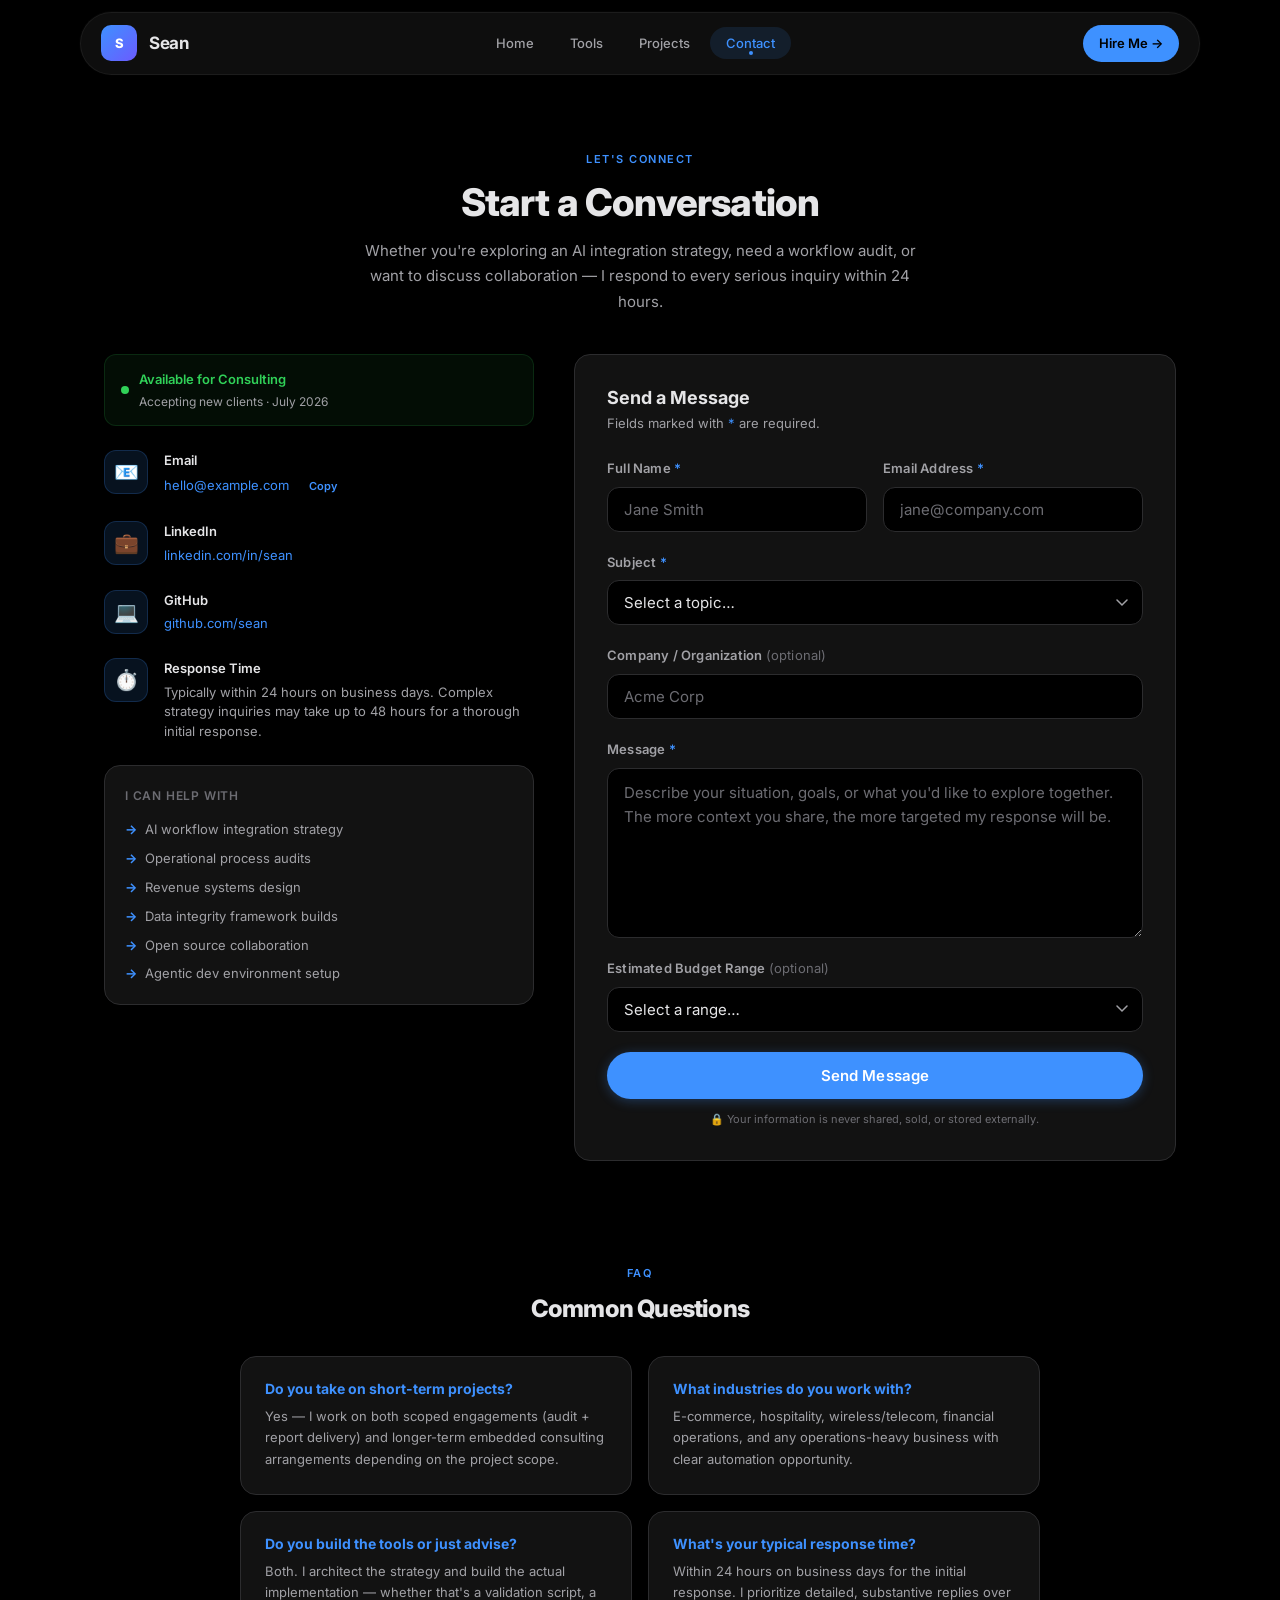
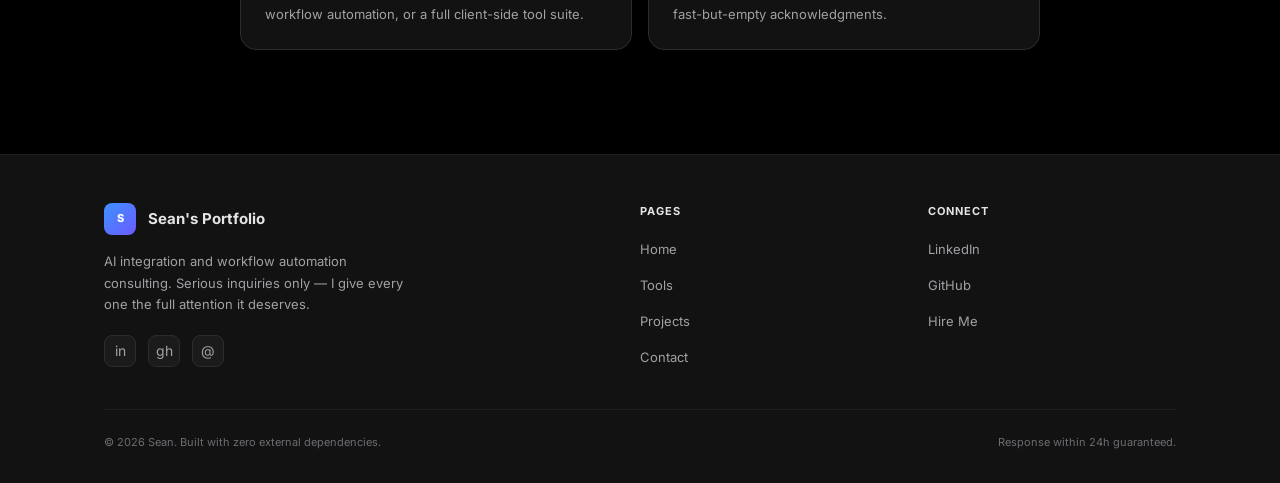
==== contact.html @ 13cb8c5f "feat: initial production release of seans-blog portfolio for metakong" ====
<!DOCTYPE html>
<html lang="en">
<head>
  <meta charset="UTF-8" />
  <meta name="viewport" content="width=device-width, initial-scale=1.0" />
  <meta name="description" content="Get in touch with Sean — AI integration specialist and workflow automation strategist. Available for consulting, strategy sessions, and project collaboration." />
  <meta name="theme-color" content="#000000" />
  <meta property="og:title" content="Contact | Sean's Portfolio" />
  <meta property="og:description" content="Reach out for AI integration consulting, workflow strategy, or open-source collaboration." />
  <title>Contact | Sean's Portfolio</title>
  <link rel="stylesheet" href="style.css" />
  <link rel="preconnect" href="https://fonts.googleapis.com" />
  <link rel="preconnect" href="https://fonts.gstatic.com" crossorigin />
</head>
<body>

<div id="scroll-progress" aria-hidden="true"></div>

<!-- ── NAVIGATION ── -->
<header role="banner">
  <nav class="nav" aria-label="Main navigation">
    <div class="nav__pill">
      <a href="index.html" class="nav__brand" aria-label="Sean's portfolio home">
        <div class="nav__logo" aria-hidden="true">S</div>
        <span class="nav__brand-text">Sean</span>
      </a>
      <ul class="nav__links" role="list">
        <li><a href="index.html" class="nav__link">Home</a></li>
        <li><a href="tools.html" class="nav__link">Tools</a></li>
        <li><a href="projects.html" class="nav__link">Projects</a></li>
        <li><a href="contact.html" class="nav__link">Contact</a></li>
      </ul>
      <a href="contact.html" class="nav__cta">Hire Me →</a>
      <button class="nav__hamburger" id="nav-hamburger" aria-label="Open navigation menu" aria-expanded="false" aria-controls="nav-mobile">
        <span></span><span></span><span></span>
      </button>
    </div>
  </nav>
</header>

<div class="nav__mobile" id="nav-mobile" role="dialog" aria-label="Mobile navigation" aria-modal="true">
  <button class="nav__mobile-close" id="nav-mobile-close" aria-label="Close navigation">✕</button>
  <a href="index.html" class="nav__mobile-link">Home</a>
  <a href="tools.html" class="nav__mobile-link">Tools</a>
  <a href="projects.html" class="nav__mobile-link">Projects</a>
  <a href="contact.html" class="nav__mobile-link active">Contact</a>
  <a href="contact.html" class="btn btn--primary" style="margin-top:16px;">Hire Me →</a>
</div>

<main id="main-content">
  <!-- ── PAGE HEADER ── -->
  <section class="section" aria-labelledby="contact-page-heading">
    <div class="container">
      <div class="section-header reveal" style="text-align:center;">
        <p class="section-header__eyebrow">Let's Connect</p>
        <h1 class="section-header__title" id="contact-page-heading">Start a Conversation</h1>
        <p class="section-header__desc" style="margin:0 auto;">
          Whether you're exploring an AI integration strategy, need a workflow audit, or want to discuss collaboration — I respond to every serious inquiry within 24 hours.
        </p>
      </div>

      <!-- ── CONTACT LAYOUT ── -->
      <div class="contact-layout reveal">

        <!-- LEFT: Contact Info -->
        <aside aria-label="Contact information and availability">
          <div class="contact-info">

            <!-- Availability Status -->
            <div style="display:flex;align-items:center;gap:10px;padding:14px 16px;background:rgba(48,209,88,0.06);border:1px solid rgba(48,209,88,0.15);border-radius:var(--radius-md);">
              <div style="width:8px;height:8px;border-radius:50%;background:var(--color-success);animation:pulse-dot 2s ease-in-out infinite;flex-shrink:0;"></div>
              <div>
                <div style="font-size:13px;font-weight:600;color:var(--color-success);">Available for Consulting</div>
                <div style="font-size:12px;color:var(--color-text-secondary);margin-top:2px;">Accepting new clients · July 2026</div>
              </div>
            </div>

            <!-- Contact Items -->
            <div class="contact-info__item">
              <div class="contact-info__icon" aria-hidden="true">📧</div>
              <div>
                <div class="contact-info__title">Email</div>
                <div class="contact-info__value">
                  <a href="mailto:hello@example.com" id="email-link">hello@example.com</a>
                  <button data-copy="hello@example.com" class="btn btn--ghost btn--sm" style="display:inline;margin-left:4px;vertical-align:middle;" aria-label="Copy email address" id="copy-email-btn">Copy</button>
                </div>
              </div>
            </div>

            <div class="contact-info__item">
              <div class="contact-info__icon" aria-hidden="true">💼</div>
              <div>
                <div class="contact-info__title">LinkedIn</div>
                <div class="contact-info__value">
                  <a href="https://linkedin.com" target="_blank" rel="noopener noreferrer" id="linkedin-contact-link">linkedin.com/in/sean</a>
                </div>
              </div>
            </div>

            <div class="contact-info__item">
              <div class="contact-info__icon" aria-hidden="true">💻</div>
              <div>
                <div class="contact-info__title">GitHub</div>
                <div class="contact-info__value">
                  <a href="https://github.com" target="_blank" rel="noopener noreferrer" id="github-contact-link">github.com/sean</a>
                </div>
              </div>
            </div>

            <div class="contact-info__item">
              <div class="contact-info__icon" aria-hidden="true">⏱️</div>
              <div>
                <div class="contact-info__title">Response Time</div>
                <div class="contact-info__value">Typically within 24 hours on business days. Complex strategy inquiries may take up to 48 hours for a thorough initial response.</div>
              </div>
            </div>

            <!-- Engagement Types -->
            <div style="background:var(--color-surface);border:1px solid var(--color-border);border-radius:var(--radius-lg);padding:20px;">
              <p style="font-size:12px;font-weight:600;color:var(--color-text-tertiary);text-transform:uppercase;letter-spacing:.8px;margin-bottom:14px;">I Can Help With</p>
              <ul style="display:flex;flex-direction:column;gap:8px;" role="list">
                <li style="display:flex;align-items:center;gap:8px;font-size:13px;color:var(--color-text-secondary);">
                  <span style="color:var(--color-accent);font-weight:700;">→</span> AI workflow integration strategy
                </li>
                <li style="display:flex;align-items:center;gap:8px;font-size:13px;color:var(--color-text-secondary);">
                  <span style="color:var(--color-accent);font-weight:700;">→</span> Operational process audits
                </li>
                <li style="display:flex;align-items:center;gap:8px;font-size:13px;color:var(--color-text-secondary);">
                  <span style="color:var(--color-accent);font-weight:700;">→</span> Revenue systems design
                </li>
                <li style="display:flex;align-items:center;gap:8px;font-size:13px;color:var(--color-text-secondary);">
                  <span style="color:var(--color-accent);font-weight:700;">→</span> Data integrity framework builds
                </li>
                <li style="display:flex;align-items:center;gap:8px;font-size:13px;color:var(--color-text-secondary);">
                  <span style="color:var(--color-accent);font-weight:700;">→</span> Open source collaboration
                </li>
                <li style="display:flex;align-items:center;gap:8px;font-size:13px;color:var(--color-text-secondary);">
                  <span style="color:var(--color-accent);font-weight:700;">→</span> Agentic dev environment setup
                </li>
              </ul>
            </div>

          </div><!-- /contact-info -->
        </aside>

        <!-- RIGHT: Contact Form -->
        <section aria-label="Contact form">
          <div class="card card--flat" style="padding:32px;">
            <h2 style="font-size:18px;margin-bottom:4px;">Send a Message</h2>
            <p style="font-size:13px;color:var(--color-text-secondary);margin-bottom:24px;">Fields marked with <span style="color:var(--color-accent);">*</span> are required.</p>

            <form id="contact-form" novalidate autocomplete="off" aria-label="Contact inquiry form">

              <div style="display:grid;grid-template-columns:1fr 1fr;gap:16px;">
                <div class="form-group">
                  <label class="form-label" for="field-name">Full Name <span style="color:var(--color-accent);" aria-hidden="true">*</span></label>
                  <input class="form-input"
                         type="text"
                         id="field-name"
                         name="name"
                         placeholder="Jane Smith"
                         autocomplete="name"
                         required
                         aria-required="true" />
                </div>
                <div class="form-group">
                  <label class="form-label" for="field-email">Email Address <span style="color:var(--color-accent);" aria-hidden="true">*</span></label>
                  <input class="form-input"
                         type="email"
                         id="field-email"
                         name="email"
                         placeholder="jane@company.com"
                         autocomplete="email"
                         required
                         aria-required="true" />
                </div>
              </div>

              <div class="form-group">
                <label class="form-label" for="field-subject">Subject <span style="color:var(--color-accent);" aria-hidden="true">*</span></label>
                <select class="form-select"
                        id="field-subject"
                        name="subject"
                        required
                        aria-required="true">
                  <option value="" disabled selected>Select a topic…</option>
                  <option value="ai-integration">AI Integration Strategy</option>
                  <option value="workflow-audit">Workflow / Process Audit</option>
                  <option value="revenue-systems">Revenue Systems Design</option>
                  <option value="data-integrity">Data Integrity Framework</option>
                  <option value="open-source">Open Source Collaboration</option>
                  <option value="agentic-dev">Agentic Dev Environment</option>
                  <option value="other">Other Inquiry</option>
                </select>
              </div>

              <div class="form-group">
                <label class="form-label" for="field-company">Company / Organization <span style="color:var(--color-text-tertiary);font-weight:400;">(optional)</span></label>
                <input class="form-input"
                       type="text"
                       id="field-company"
                       name="company"
                       placeholder="Acme Corp"
                       autocomplete="organization" />
              </div>

              <div class="form-group">
                <label class="form-label" for="field-message">Message <span style="color:var(--color-accent);" aria-hidden="true">*</span></label>
                <textarea class="form-textarea"
                          id="field-message"
                          name="message"
                          placeholder="Describe your situation, goals, or what you'd like to explore together. The more context you share, the more targeted my response will be."
                          required
                          aria-required="true"
                          rows="6"></textarea>
              </div>

              <!-- Budget range (optional) -->
              <div class="form-group">
                <label class="form-label" for="field-budget">Estimated Budget Range <span style="color:var(--color-text-tertiary);font-weight:400;">(optional)</span></label>
                <select class="form-select" id="field-budget" name="budget">
                  <option value="" disabled selected>Select a range…</option>
                  <option value="under-1k">Under $1,000</option>
                  <option value="1k-5k">$1,000 – $5,000</option>
                  <option value="5k-15k">$5,000 – $15,000</option>
                  <option value="15k-plus">$15,000+</option>
                  <option value="tbd">Not sure yet</option>
                </select>
              </div>

              <!-- Honeypot field (anti-spam, hidden from users) -->
              <div style="display:none;" aria-hidden="true">
                <label for="field-trap">Leave this blank</label>
                <input type="text" id="field-trap" name="_trap" tabindex="-1" autocomplete="off" />
              </div>

              <button type="submit" class="btn btn--primary" style="width:100%;padding:14px;font-size:15px;" id="form-submit-btn">
                Send Message
              </button>

              <p style="font-size:11px;color:var(--color-text-tertiary);text-align:center;margin-top:12px;">
                🔒 Your information is never shared, sold, or stored externally.
              </p>

            </form>
          </div><!-- /card -->
        </section>

      </div><!-- /contact-layout -->
    </div>
  </section>

  <!-- ── FAQ STRIP ── -->
  <section class="section--sm" aria-labelledby="faq-heading">
    <div class="container">
      <div class="section-header reveal" style="text-align:center;margin-bottom:32px;">
        <p class="section-header__eyebrow">FAQ</p>
        <h2 class="section-header__title" id="faq-heading" style="font-size:24px;">Common Questions</h2>
      </div>

      <div style="display:grid;grid-template-columns:1fr 1fr;gap:16px;max-width:800px;margin:0 auto;" class="reveal" id="faq-grid">
        <div class="card card--flat">
          <h3 style="font-size:14px;font-weight:700;margin-bottom:8px;color:var(--color-accent);">Do you take on short-term projects?</h3>
          <p style="font-size:13px;color:var(--color-text-secondary);line-height:1.65;">Yes — I work on both scoped engagements (audit + report delivery) and longer-term embedded consulting arrangements depending on the project scope.</p>
        </div>
        <div class="card card--flat">
          <h3 style="font-size:14px;font-weight:700;margin-bottom:8px;color:var(--color-accent);">What industries do you work with?</h3>
          <p style="font-size:13px;color:var(--color-text-secondary);line-height:1.65;">E-commerce, hospitality, wireless/telecom, financial operations, and any operations-heavy business with clear automation opportunity.</p>
        </div>
        <div class="card card--flat">
          <h3 style="font-size:14px;font-weight:700;margin-bottom:8px;color:var(--color-accent);">Do you build the tools or just advise?</h3>
          <p style="font-size:13px;color:var(--color-text-secondary);line-height:1.65;">Both. I architect the strategy and build the actual implementation — whether that's a validation script, a workflow automation, or a full client-side tool suite.</p>
        </div>
        <div class="card card--flat">
          <h3 style="font-size:14px;font-weight:700;margin-bottom:8px;color:var(--color-accent);">What's your typical response time?</h3>
          <p style="font-size:13px;color:var(--color-text-secondary);line-height:1.65;">Within 24 hours on business days for the initial response. I prioritize detailed, substantive replies over fast-but-empty acknowledgments.</p>
        </div>
      </div>
    </div>
  </section>

</main>

<!-- ── FOOTER ── -->
<footer class="footer" role="contentinfo">
  <div class="container">
    <div class="footer__grid">
      <div>
        <div class="footer__brand">
          <div class="footer__brand-logo" aria-hidden="true">S</div>
          <span class="footer__brand-name">Sean's Portfolio</span>
        </div>
        <p class="footer__tagline">AI integration and workflow automation consulting. Serious inquiries only — I give every one the full attention it deserves.</p>
        <div class="footer__socials" style="margin-top:20px;">
          <a href="https://linkedin.com" class="footer__social-link" aria-label="LinkedIn" target="_blank" rel="noopener noreferrer">in</a>
          <a href="https://github.com" class="footer__social-link" aria-label="GitHub" target="_blank" rel="noopener noreferrer">gh</a>
          <a href="mailto:hello@example.com" class="footer__social-link" aria-label="Email">@</a>
        </div>
      </div>
      <div>
        <p class="footer__col-title">Pages</p>
        <ul class="footer__links" role="list">
          <li><a href="index.html" class="footer__link">Home</a></li>
          <li><a href="tools.html" class="footer__link">Tools</a></li>
          <li><a href="projects.html" class="footer__link">Projects</a></li>
          <li><a href="contact.html" class="footer__link">Contact</a></li>
        </ul>
      </div>
      <div>
        <p class="footer__col-title">Connect</p>
        <ul class="footer__links" role="list">
          <li><a href="https://linkedin.com" class="footer__link" target="_blank" rel="noopener noreferrer">LinkedIn</a></li>
          <li><a href="https://github.com" class="footer__link" target="_blank" rel="noopener noreferrer">GitHub</a></li>
          <li><a href="contact.html" class="footer__link">Hire Me</a></li>
        </ul>
      </div>
    </div>
    <div class="footer__bottom">
      <span>© 2026 Sean. Built with zero external dependencies.</span>
      <span>Response within 24h guaranteed.</span>
    </div>
  </div>
</footer>

<script src="app.js"></script>
<script>
// Contact-page specific: FAQ grid responsive
document.addEventListener('DOMContentLoaded', () => {
  const faqGrid = document.getElementById('faq-grid');
  if (faqGrid && window.innerWidth < 600) {
    faqGrid.style.gridTemplateColumns = '1fr';
  }
});
</script>
</body>
</html>
---- style.css ----
/* ============================================================
   SEAN'S PORTFOLIO — Global Master Stylesheet
   Design System: Samsung Galaxy S24 Ultra / One UI Dark Mode
   Author: Sean | Built: July 2026
   ============================================================ */

/* ── 0. GOOGLE FONTS IMPORT ── */
@import url('https://fonts.googleapis.com/css2?family=Inter:wght@300;400;500;600;700;800&display=swap');

/* ── 1. CUSTOM TOKEN VARIABLES ── */
:root {
  /* Core Palette */
  --color-canvas:          #000000;  /* Pure OLED True Black */
  --color-surface:         #121212;  /* Elevated charcoal card surface */
  --color-surface-raised:  #1A1A1A;  /* Hover-elevated surface */
  --color-border:          #2C2C2E;  /* Container border */
  --color-border-subtle:   #1E1E20;  /* Very subtle dividers */

  /* Accent */
  --color-accent:          #3E91FF;  /* Samsung desaturated blue */
  --color-accent-hover:    #5CA8FF;  /* Lighter accent on hover */
  --color-accent-muted:    rgba(62, 145, 255, 0.12); /* Glow fill */
  --color-accent-glow:     rgba(62, 145, 255, 0.25);

  /* Typography */
  --color-text-primary:    #E5E5E7;  /* Crisp off-white */
  --color-text-secondary:  #A1A1A6;  /* Muted slate gray */
  --color-text-tertiary:   #6C6C72;  /* Dimmed labels */
  --color-text-inverse:    #000000;

  /* Status Colors */
  --color-success:         #30D158;
  --color-warning:         #FFD60A;
  --color-error:           #FF453A;
  --color-info:            #3E91FF;

  /* Navigation / Glassmorphic */
  --nav-bg:                rgba(18, 18, 18, 0.80);
  --nav-blur:              blur(20px);
  --nav-border:            rgba(255, 255, 255, 0.06);

  /* Spacing Scale (8px base) */
  --space-1:  4px;
  --space-2:  8px;
  --space-3:  12px;
  --space-4:  16px;
  --space-5:  20px;
  --space-6:  24px;
  --space-8:  32px;
  --space-10: 40px;
  --space-12: 48px;
  --space-16: 64px;
  --space-20: 80px;
  --space-24: 96px;

  /* Border Radius */
  --radius-sm:   8px;
  --radius-md:   12px;
  --radius-lg:   16px;
  --radius-xl:   24px;
  --radius-pill: 9999px;

  /* Typography Scale */
  --font-family:    'Inter', -apple-system, BlinkMacSystemFont, 'Segoe UI', system-ui, sans-serif;
  --font-size-xs:   11px;
  --font-size-sm:   13px;
  --font-size-base: 15px;
  --font-size-md:   17px;
  --font-size-lg:   20px;
  --font-size-xl:   24px;
  --font-size-2xl:  30px;
  --font-size-3xl:  38px;
  --font-size-4xl:  48px;

  /* Transitions */
  --transition-fast:   150ms cubic-bezier(0.4, 0, 0.2, 1);
  --transition-base:   250ms cubic-bezier(0.4, 0, 0.2, 1);
  --transition-slow:   400ms cubic-bezier(0.4, 0, 0.2, 1);

  /* Shadows */
  --shadow-sm:   0 1px 3px rgba(0,0,0,0.6), 0 1px 2px rgba(0,0,0,0.4);
  --shadow-md:   0 4px 12px rgba(0,0,0,0.7), 0 2px 6px rgba(0,0,0,0.5);
  --shadow-lg:   0 8px 24px rgba(0,0,0,0.8), 0 4px 12px rgba(0,0,0,0.6);
  --shadow-accent: 0 0 20px rgba(62, 145, 255, 0.20);

  /* Layout */
  --content-max-width: 1120px;
  --nav-height:        64px;
}

/* ── 2. GLOBAL RESET & BASE ── */
*, *::before, *::after {
  box-sizing: border-box;
  margin: 0;
  padding: 0;
}

html {
  scroll-behavior: smooth;
  -webkit-text-size-adjust: 100%;
  text-size-adjust: 100%;
}

body {
  font-family: var(--font-family);
  font-size: var(--font-size-base);
  line-height: 1.6;
  color: var(--color-text-primary);
  background-color: var(--color-canvas);
  -webkit-font-smoothing: antialiased;
  -moz-osx-font-smoothing: grayscale;
  overflow-x: hidden;
  min-height: 100vh;
}

img, video, svg {
  display: block;
  max-width: 100%;
}

a {
  color: var(--color-accent);
  text-decoration: none;
  transition: color var(--transition-fast);
}

a:hover {
  color: var(--color-accent-hover);
}

ul, ol {
  list-style: none;
}

button {
  cursor: pointer;
  font-family: inherit;
  border: none;
  background: none;
}

input, textarea, select {
  font-family: inherit;
}

h1, h2, h3, h4, h5, h6 {
  line-height: 1.2;
  font-weight: 700;
  color: var(--color-text-primary);
}

/* ── 3. LAYOUT UTILITIES ── */
.container {
  width: 100%;
  max-width: var(--content-max-width);
  margin: 0 auto;
  padding: 0 var(--space-6);
}

.section {
  padding: var(--space-16) 0;
}

.section--sm {
  padding: var(--space-10) 0;
}

.section--lg {
  padding: var(--space-24) 0;
}

.flex { display: flex; }
.flex-col { flex-direction: column; }
.items-center { align-items: center; }
.justify-between { justify-content: space-between; }
.justify-center { justify-content: center; }
.gap-2 { gap: var(--space-2); }
.gap-4 { gap: var(--space-4); }
.gap-6 { gap: var(--space-6); }
.gap-8 { gap: var(--space-8); }

.grid { display: grid; }
.grid-2 { grid-template-columns: repeat(2, 1fr); }
.grid-3 { grid-template-columns: repeat(3, 1fr); }
.grid-auto { grid-template-columns: repeat(auto-fill, minmax(300px, 1fr)); }

.text-center { text-align: center; }
.text-secondary { color: var(--color-text-secondary); }
.text-accent { color: var(--color-accent); }

/* ── 4. GLASSMORPHIC NAVIGATION ── */
.nav {
  position: sticky;
  top: var(--space-3);
  z-index: 1000;
  display: flex;
  align-items: center;
  justify-content: center;
  padding: var(--space-3) var(--space-6);
  pointer-events: none;
}

.nav__pill {
  display: flex;
  align-items: center;
  justify-content: space-between;
  width: 100%;
  max-width: var(--content-max-width);
  padding: var(--space-3) var(--space-5);
  background: var(--nav-bg);
  backdrop-filter: var(--nav-blur);
  -webkit-backdrop-filter: var(--nav-blur);
  border: 1px solid var(--nav-border);
  border-radius: var(--radius-pill);
  box-shadow: var(--shadow-lg), 0 0 0 1px rgba(255,255,255,0.03);
  pointer-events: all;
}

.nav__brand {
  display: flex;
  align-items: center;
  gap: var(--space-3);
  text-decoration: none;
}

.nav__logo {
  width: 36px;
  height: 36px;
  border-radius: 10px;
  background: linear-gradient(135deg, var(--color-accent), #6B5BFF);
  display: flex;
  align-items: center;
  justify-content: center;
  font-weight: 800;
  font-size: var(--font-size-sm);
  color: #fff;
  letter-spacing: -0.5px;
  flex-shrink: 0;
}

.nav__brand-text {
  font-size: var(--font-size-md);
  font-weight: 700;
  color: var(--color-text-primary);
  letter-spacing: -0.3px;
}

.nav__links {
  display: flex;
  align-items: center;
  gap: var(--space-1);
}

.nav__link {
  position: relative;
  padding: var(--space-2) var(--space-4);
  border-radius: var(--radius-pill);
  font-size: var(--font-size-sm);
  font-weight: 500;
  color: var(--color-text-secondary);
  text-decoration: none;
  transition: color var(--transition-fast), background var(--transition-fast);
  white-space: nowrap;
}

.nav__link:hover {
  color: var(--color-text-primary);
  background: rgba(255, 255, 255, 0.06);
}

.nav__link.active {
  color: var(--color-accent);
  background: var(--color-accent-muted);
}

.nav__link.active::after {
  content: '';
  position: absolute;
  bottom: 4px;
  left: 50%;
  transform: translateX(-50%);
  width: 4px;
  height: 4px;
  border-radius: 50%;
  background: var(--color-accent);
}

.nav__cta {
  padding: var(--space-2) var(--space-4);
  background: var(--color-accent);
  color: var(--color-text-inverse) !important;
  border-radius: var(--radius-pill);
  font-size: var(--font-size-sm);
  font-weight: 600;
  text-decoration: none;
  transition: background var(--transition-fast), box-shadow var(--transition-fast), transform var(--transition-fast);
}

.nav__cta:hover {
  background: var(--color-accent-hover);
  box-shadow: var(--shadow-accent);
  transform: translateY(-1px);
  color: var(--color-text-inverse) !important;
}

.nav__hamburger {
  display: none;
  flex-direction: column;
  gap: 5px;
  padding: var(--space-2);
  background: none;
  border: none;
  cursor: pointer;
}

.nav__hamburger span {
  display: block;
  width: 22px;
  height: 2px;
  border-radius: 2px;
  background: var(--color-text-primary);
  transition: all var(--transition-base);
}

/* Mobile nav drawer */
.nav__mobile {
  display: none;
  position: fixed;
  top: 0;
  left: 0;
  right: 0;
  bottom: 0;
  background: rgba(0,0,0,0.95);
  z-index: 999;
  flex-direction: column;
  align-items: center;
  justify-content: center;
  gap: var(--space-6);
  backdrop-filter: blur(12px);
  -webkit-backdrop-filter: blur(12px);
  opacity: 0;
  pointer-events: none;
  transition: opacity var(--transition-base);
}

.nav__mobile.open {
  display: flex;
  opacity: 1;
  pointer-events: all;
}

.nav__mobile-link {
  font-size: var(--font-size-2xl);
  font-weight: 700;
  color: var(--color-text-primary);
  text-decoration: none;
  transition: color var(--transition-fast);
}

.nav__mobile-link:hover,
.nav__mobile-link.active {
  color: var(--color-accent);
}

.nav__mobile-close {
  position: absolute;
  top: var(--space-6);
  right: var(--space-6);
  background: none;
  border: none;
  color: var(--color-text-secondary);
  font-size: var(--font-size-xl);
  cursor: pointer;
  line-height: 1;
}

/* ── 5. CARD COMPONENTS ── */
.card {
  background: var(--color-surface);
  border: 1px solid var(--color-border);
  border-radius: var(--radius-lg);
  padding: var(--space-6);
  transition: border-color var(--transition-base), box-shadow var(--transition-base), transform var(--transition-base), background var(--transition-base);
}

.card:hover {
  border-color: rgba(62, 145, 255, 0.30);
  box-shadow: var(--shadow-md), var(--shadow-accent);
  transform: translateY(-2px);
  background: var(--color-surface-raised);
}

.card--flat {
  transition: none;
}

.card--flat:hover {
  transform: none;
}

.card__tag {
  display: inline-flex;
  align-items: center;
  gap: var(--space-1);
  padding: 3px var(--space-2);
  border-radius: var(--radius-pill);
  font-size: var(--font-size-xs);
  font-weight: 600;
  letter-spacing: 0.5px;
  text-transform: uppercase;
  background: var(--color-accent-muted);
  color: var(--color-accent);
  border: 1px solid rgba(62, 145, 255, 0.20);
  margin-bottom: var(--space-3);
}

.card__tag--success {
  background: rgba(48, 209, 88, 0.10);
  color: var(--color-success);
  border-color: rgba(48, 209, 88, 0.20);
}

.card__tag--warning {
  background: rgba(255, 214, 10, 0.10);
  color: var(--color-warning);
  border-color: rgba(255, 214, 10, 0.20);
}

.card__date {
  font-size: var(--font-size-xs);
  color: var(--color-text-secondary);
  font-weight: 500;
  margin-bottom: var(--space-2);
}

.card__title {
  font-size: var(--font-size-lg);
  font-weight: 700;
  margin-bottom: var(--space-3);
  line-height: 1.3;
  letter-spacing: -0.3px;
}

.card__excerpt {
  font-size: var(--font-size-sm);
  color: var(--color-text-secondary);
  line-height: 1.7;
  margin-bottom: var(--space-4);
}

.card__meta {
  display: flex;
  align-items: center;
  gap: var(--space-4);
  font-size: var(--font-size-xs);
  color: var(--color-text-tertiary);
  margin-top: auto;
  padding-top: var(--space-4);
  border-top: 1px solid var(--color-border-subtle);
}

.card__meta-item {
  display: flex;
  align-items: center;
  gap: var(--space-1);
}

/* ── 6. HERO SECTION ── */
.hero {
  padding: var(--space-20) 0 var(--space-16);
  position: relative;
  overflow: hidden;
}

.hero::before {
  content: '';
  position: absolute;
  top: -20%;
  left: 50%;
  transform: translateX(-50%);
  width: 600px;
  height: 600px;
  border-radius: 50%;
  background: radial-gradient(circle, rgba(62, 145, 255, 0.06) 0%, transparent 70%);
  pointer-events: none;
}

.hero__eyebrow {
  display: inline-flex;
  align-items: center;
  gap: var(--space-2);
  padding: var(--space-1) var(--space-3);
  background: var(--color-accent-muted);
  border: 1px solid rgba(62, 145, 255, 0.25);
  border-radius: var(--radius-pill);
  font-size: var(--font-size-xs);
  font-weight: 600;
  color: var(--color-accent);
  letter-spacing: 0.8px;
  text-transform: uppercase;
  margin-bottom: var(--space-5);
}

.hero__eyebrow::before {
  content: '';
  width: 6px;
  height: 6px;
  border-radius: 50%;
  background: var(--color-accent);
  animation: pulse-dot 2s ease-in-out infinite;
}

@keyframes pulse-dot {
  0%, 100% { opacity: 1; transform: scale(1); }
  50% { opacity: 0.5; transform: scale(0.7); }
}

.hero__heading {
  font-size: clamp(var(--font-size-2xl), 5vw, var(--font-size-4xl));
  font-weight: 800;
  line-height: 1.1;
  letter-spacing: -1.5px;
  margin-bottom: var(--space-5);
  max-width: 780px;
}

.hero__heading .accent {
  background: linear-gradient(135deg, var(--color-accent), #8B7BFF);
  -webkit-background-clip: text;
  -webkit-text-fill-color: transparent;
  background-clip: text;
}

.hero__sub {
  font-size: var(--font-size-md);
  color: var(--color-text-secondary);
  line-height: 1.7;
  max-width: 600px;
  margin-bottom: var(--space-8);
}

.hero__actions {
  display: flex;
  align-items: center;
  gap: var(--space-4);
  flex-wrap: wrap;
}

/* ── 7. BUTTON SYSTEM ── */
.btn {
  display: inline-flex;
  align-items: center;
  justify-content: center;
  gap: var(--space-2);
  padding: var(--space-3) var(--space-6);
  border-radius: var(--radius-pill);
  font-size: var(--font-size-sm);
  font-weight: 600;
  text-decoration: none;
  transition: all var(--transition-fast);
  cursor: pointer;
  border: none;
  white-space: nowrap;
  letter-spacing: 0.1px;
}

.btn--primary {
  background: var(--color-accent);
  color: #fff;
  box-shadow: 0 2px 12px rgba(62, 145, 255, 0.30);
}

.btn--primary:hover {
  background: var(--color-accent-hover);
  box-shadow: 0 4px 20px rgba(62, 145, 255, 0.45);
  transform: translateY(-1px);
  color: #fff;
}

.btn--secondary {
  background: transparent;
  color: var(--color-text-primary);
  border: 1px solid var(--color-border);
}

.btn--secondary:hover {
  background: rgba(255,255,255,0.05);
  border-color: rgba(255,255,255,0.15);
  color: var(--color-text-primary);
}

.btn--ghost {
  background: transparent;
  color: var(--color-accent);
  padding: var(--space-2) var(--space-3);
}

.btn--ghost:hover {
  background: var(--color-accent-muted);
  color: var(--color-accent-hover);
}

.btn--sm {
  padding: var(--space-1) var(--space-3);
  font-size: var(--font-size-xs);
}

/* ── 8. BADGE / STATUS PILL ── */
.badge {
  display: inline-flex;
  align-items: center;
  gap: 5px;
  padding: 2px var(--space-2);
  border-radius: var(--radius-pill);
  font-size: var(--font-size-xs);
  font-weight: 600;
}

.badge::before {
  content: '';
  width: 5px;
  height: 5px;
  border-radius: 50%;
  background: currentColor;
}

.badge--live {
  color: var(--color-success);
  background: rgba(48, 209, 88, 0.10);
}

.badge--draft {
  color: var(--color-warning);
  background: rgba(255, 214, 10, 0.10);
}

.badge--coming {
  color: var(--color-text-secondary);
  background: rgba(161, 161, 166, 0.10);
}

/* ── 9. SECTION HEADERS ── */
.section-header {
  margin-bottom: var(--space-10);
}

.section-header__eyebrow {
  font-size: var(--font-size-xs);
  font-weight: 600;
  color: var(--color-accent);
  letter-spacing: 1.5px;
  text-transform: uppercase;
  margin-bottom: var(--space-3);
}

.section-header__title {
  font-size: clamp(var(--font-size-xl), 3vw, var(--font-size-3xl));
  font-weight: 800;
  letter-spacing: -0.8px;
  margin-bottom: var(--space-3);
}

.section-header__desc {
  font-size: var(--font-size-base);
  color: var(--color-text-secondary);
  line-height: 1.7;
  max-width: 560px;
}

/* ── 10. DIVIDER ── */
.divider {
  height: 1px;
  background: var(--color-border-subtle);
  border: none;
  margin: var(--space-10) 0;
}

/* ── 11. STAT BLOCKS ── */
.stats-grid {
  display: grid;
  grid-template-columns: repeat(auto-fit, minmax(160px, 1fr));
  gap: var(--space-4);
}

.stat-card {
  background: var(--color-surface);
  border: 1px solid var(--color-border);
  border-radius: var(--radius-lg);
  padding: var(--space-5) var(--space-6);
  text-align: center;
}

.stat-card__value {
  font-size: var(--font-size-3xl);
  font-weight: 800;
  letter-spacing: -1px;
  color: var(--color-accent);
  line-height: 1;
  margin-bottom: var(--space-1);
}

.stat-card__label {
  font-size: var(--font-size-xs);
  color: var(--color-text-secondary);
  font-weight: 500;
  text-transform: uppercase;
  letter-spacing: 0.8px;
}

/* ── 12. BLOG FEED ── */
.blog-feed {
  display: flex;
  flex-direction: column;
  gap: var(--space-5);
}

.blog-card {
  background: var(--color-surface);
  border: 1px solid var(--color-border);
  border-radius: var(--radius-lg);
  padding: var(--space-6);
  display: grid;
  grid-template-columns: 1fr auto;
  gap: var(--space-6);
  align-items: center;
  transition: border-color var(--transition-base), box-shadow var(--transition-base), transform var(--transition-base), background var(--transition-base);
  text-decoration: none;
  color: inherit;
}

.blog-card:hover {
  border-color: rgba(62, 145, 255, 0.30);
  box-shadow: var(--shadow-md), var(--shadow-accent);
  transform: translateY(-2px);
  background: var(--color-surface-raised);
}

.blog-card__content {
  display: flex;
  flex-direction: column;
  gap: var(--space-2);
}

.blog-card__number {
  font-size: var(--font-size-xs);
  color: var(--color-text-tertiary);
  font-weight: 600;
  letter-spacing: 1px;
  text-transform: uppercase;
}

.blog-card__title {
  font-size: var(--font-size-lg);
  font-weight: 700;
  line-height: 1.3;
  letter-spacing: -0.3px;
}

.blog-card__excerpt {
  font-size: var(--font-size-sm);
  color: var(--color-text-secondary);
  line-height: 1.65;
}

.blog-card__footer {
  display: flex;
  align-items: center;
  gap: var(--space-4);
  margin-top: var(--space-3);
}

.blog-card__arrow {
  width: 44px;
  height: 44px;
  border-radius: 50%;
  background: var(--color-accent-muted);
  border: 1px solid rgba(62, 145, 255, 0.20);
  display: flex;
  align-items: center;
  justify-content: center;
  color: var(--color-accent);
  font-size: var(--font-size-lg);
  flex-shrink: 0;
  transition: background var(--transition-fast), transform var(--transition-fast);
}

.blog-card:hover .blog-card__arrow {
  background: var(--color-accent);
  color: #fff;
  transform: translateX(3px);
}

/* ── 13. TOOLS GRID ── */
.tools-grid {
  display: grid;
  grid-template-columns: repeat(auto-fill, minmax(300px, 1fr));
  gap: var(--space-5);
}

.tool-card {
  background: var(--color-surface);
  border: 1px solid var(--color-border);
  border-radius: var(--radius-lg);
  padding: var(--space-6);
  display: flex;
  flex-direction: column;
  gap: var(--space-4);
  transition: border-color var(--transition-base), box-shadow var(--transition-base), transform var(--transition-base);
  position: relative;
  overflow: hidden;
}

.tool-card::before {
  content: '';
  position: absolute;
  top: 0;
  left: 0;
  right: 0;
  height: 2px;
  background: linear-gradient(90deg, var(--color-accent), #8B7BFF);
  opacity: 0;
  transition: opacity var(--transition-base);
}

.tool-card:hover {
  border-color: rgba(62, 145, 255, 0.30);
  box-shadow: var(--shadow-md), var(--shadow-accent);
  transform: translateY(-3px);
}

.tool-card:hover::before {
  opacity: 1;
}

.tool-card__icon {
  width: 48px;
  height: 48px;
  border-radius: var(--radius-md);
  background: var(--color-accent-muted);
  border: 1px solid rgba(62, 145, 255, 0.20);
  display: flex;
  align-items: center;
  justify-content: center;
  font-size: 22px;
}

.tool-card__title {
  font-size: var(--font-size-md);
  font-weight: 700;
  letter-spacing: -0.2px;
}

.tool-card__desc {
  font-size: var(--font-size-sm);
  color: var(--color-text-secondary);
  line-height: 1.65;
  flex: 1;
}

.tool-card__actions {
  display: flex;
  align-items: center;
  justify-content: space-between;
  padding-top: var(--space-4);
  border-top: 1px solid var(--color-border-subtle);
}

/* Expandable Tool Panel */
.tool-panel {
  background: var(--color-canvas);
  border: 1px solid var(--color-border);
  border-radius: var(--radius-md);
  padding: var(--space-5);
  margin-top: var(--space-4);
  display: none;
}

.tool-panel.open {
  display: block;
  animation: slideDown 0.25s ease;
}

@keyframes slideDown {
  from { opacity: 0; transform: translateY(-8px); }
  to { opacity: 1; transform: translateY(0); }
}

/* ── 14. FORM ELEMENTS ── */
.form-group {
  display: flex;
  flex-direction: column;
  gap: var(--space-2);
  margin-bottom: var(--space-5);
}

.form-label {
  font-size: var(--font-size-sm);
  font-weight: 600;
  color: var(--color-text-secondary);
  letter-spacing: 0.2px;
}

.form-input,
.form-textarea,
.form-select {
  width: 100%;
  padding: var(--space-3) var(--space-4);
  background: var(--color-canvas);
  border: 1px solid var(--color-border);
  border-radius: var(--radius-md);
  color: var(--color-text-primary);
  font-size: var(--font-size-base);
  font-family: inherit;
  transition: border-color var(--transition-fast), box-shadow var(--transition-fast);
  outline: none;
  -webkit-appearance: none;
  appearance: none;
}

.form-input::placeholder,
.form-textarea::placeholder {
  color: var(--color-text-tertiary);
}

.form-input:focus,
.form-textarea:focus,
.form-select:focus {
  border-color: var(--color-accent);
  box-shadow: 0 0 0 3px var(--color-accent-glow);
}

.form-textarea {
  resize: vertical;
  min-height: 140px;
  line-height: 1.6;
}

.form-select {
  cursor: pointer;
  background-image: url("data:image/svg+xml,%3Csvg xmlns='http://www.w3.org/2000/svg' width='12' height='8' viewBox='0 0 12 8'%3E%3Cpath d='M1 1l5 5 5-5' stroke='%23A1A1A6' stroke-width='1.5' fill='none' stroke-linecap='round'/%3E%3C/svg%3E");
  background-repeat: no-repeat;
  background-position: right 14px center;
  padding-right: var(--space-10);
}

/* ── 15. PROJECTS GRID ── */
.projects-grid {
  display: grid;
  grid-template-columns: repeat(auto-fill, minmax(320px, 1fr));
  gap: var(--space-5);
}

.project-card {
  background: var(--color-surface);
  border: 1px solid var(--color-border);
  border-radius: var(--radius-lg);
  padding: var(--space-6);
  display: flex;
  flex-direction: column;
  gap: var(--space-3);
  transition: border-color var(--transition-base), box-shadow var(--transition-base), transform var(--transition-base);
  text-decoration: none;
  color: inherit;
}

.project-card:hover {
  border-color: rgba(62, 145, 255, 0.30);
  box-shadow: var(--shadow-md), var(--shadow-accent);
  transform: translateY(-3px);
}

.project-card__header {
  display: flex;
  align-items: center;
  justify-content: space-between;
}

.project-card__icon {
  font-size: 28px;
}

.project-card__links {
  display: flex;
  gap: var(--space-2);
}

.project-card__link {
  display: flex;
  align-items: center;
  justify-content: center;
  width: 32px;
  height: 32px;
  border-radius: var(--radius-sm);
  background: rgba(255,255,255,0.05);
  border: 1px solid var(--color-border);
  color: var(--color-text-secondary);
  font-size: 14px;
  transition: all var(--transition-fast);
  text-decoration: none;
}

.project-card__link:hover {
  background: var(--color-accent-muted);
  border-color: rgba(62, 145, 255, 0.30);
  color: var(--color-accent);
}

.project-card__title {
  font-size: var(--font-size-md);
  font-weight: 700;
  letter-spacing: -0.2px;
}

.project-card__desc {
  font-size: var(--font-size-sm);
  color: var(--color-text-secondary);
  line-height: 1.65;
  flex: 1;
}

.project-card__tags {
  display: flex;
  flex-wrap: wrap;
  gap: var(--space-2);
  margin-top: auto;
}

.project-card__tag {
  padding: 3px var(--space-2);
  border-radius: var(--radius-pill);
  font-size: var(--font-size-xs);
  font-weight: 500;
  background: rgba(255,255,255,0.05);
  border: 1px solid var(--color-border);
  color: var(--color-text-secondary);
}

/* ── 16. PROGRESS BAR ── */
.progress-bar {
  height: 4px;
  background: var(--color-border);
  border-radius: var(--radius-pill);
  overflow: hidden;
}

.progress-bar__fill {
  height: 100%;
  border-radius: var(--radius-pill);
  background: linear-gradient(90deg, var(--color-accent), #8B7BFF);
  transition: width 0.8s cubic-bezier(0.4, 0, 0.2, 1);
}

/* ── 17. TOAST NOTIFICATION ── */
.toast {
  position: fixed;
  bottom: var(--space-6);
  left: 50%;
  transform: translateX(-50%) translateY(100px);
  background: var(--color-surface-raised);
  border: 1px solid var(--color-border);
  border-radius: var(--radius-pill);
  padding: var(--space-3) var(--space-5);
  font-size: var(--font-size-sm);
  font-weight: 500;
  color: var(--color-text-primary);
  box-shadow: var(--shadow-lg);
  z-index: 2000;
  transition: transform var(--transition-base);
  pointer-events: none;
  display: flex;
  align-items: center;
  gap: var(--space-2);
  white-space: nowrap;
}

.toast.show {
  transform: translateX(-50%) translateY(0);
}

/* ── 18. FOOTER ── */
.footer {
  background: var(--color-surface);
  border-top: 1px solid var(--color-border-subtle);
  padding: var(--space-12) 0 var(--space-8);
  margin-top: var(--space-16);
}

.footer__grid {
  display: grid;
  grid-template-columns: 2fr 1fr 1fr;
  gap: var(--space-10);
  margin-bottom: var(--space-10);
}

.footer__brand {
  display: flex;
  align-items: center;
  gap: var(--space-3);
  margin-bottom: var(--space-4);
}

.footer__brand-logo {
  width: 32px;
  height: 32px;
  border-radius: 8px;
  background: linear-gradient(135deg, var(--color-accent), #6B5BFF);
  display: flex;
  align-items: center;
  justify-content: center;
  font-weight: 800;
  font-size: var(--font-size-xs);
  color: #fff;
}

.footer__brand-name {
  font-weight: 700;
  color: var(--color-text-primary);
}

.footer__tagline {
  font-size: var(--font-size-sm);
  color: var(--color-text-secondary);
  line-height: 1.65;
  max-width: 300px;
}

.footer__col-title {
  font-size: var(--font-size-xs);
  font-weight: 700;
  color: var(--color-text-primary);
  text-transform: uppercase;
  letter-spacing: 1px;
  margin-bottom: var(--space-4);
}

.footer__links {
  display: flex;
  flex-direction: column;
  gap: var(--space-3);
}

.footer__link {
  font-size: var(--font-size-sm);
  color: var(--color-text-secondary);
  text-decoration: none;
  transition: color var(--transition-fast);
}

.footer__link:hover {
  color: var(--color-accent);
}

.footer__bottom {
  display: flex;
  align-items: center;
  justify-content: space-between;
  padding-top: var(--space-6);
  border-top: 1px solid var(--color-border-subtle);
  font-size: var(--font-size-xs);
  color: var(--color-text-tertiary);
  flex-wrap: wrap;
  gap: var(--space-4);
}

.footer__socials {
  display: flex;
  gap: var(--space-3);
}

.footer__social-link {
  display: flex;
  align-items: center;
  justify-content: center;
  width: 32px;
  height: 32px;
  border-radius: var(--radius-sm);
  background: rgba(255,255,255,0.04);
  border: 1px solid var(--color-border);
  color: var(--color-text-secondary);
  text-decoration: none;
  font-size: 14px;
  transition: all var(--transition-fast);
}

.footer__social-link:hover {
  background: var(--color-accent-muted);
  border-color: rgba(62, 145, 255, 0.30);
  color: var(--color-accent);
}

/* ── 19. CONTACT PAGE ── */
.contact-layout {
  display: grid;
  grid-template-columns: 1fr 1.4fr;
  gap: var(--space-10);
  align-items: start;
}

.contact-info {
  display: flex;
  flex-direction: column;
  gap: var(--space-6);
}

.contact-info__item {
  display: flex;
  gap: var(--space-4);
  align-items: flex-start;
}

.contact-info__icon {
  width: 44px;
  height: 44px;
  border-radius: var(--radius-md);
  background: var(--color-accent-muted);
  border: 1px solid rgba(62, 145, 255, 0.20);
  display: flex;
  align-items: center;
  justify-content: center;
  font-size: 20px;
  flex-shrink: 0;
}

.contact-info__title {
  font-size: var(--font-size-sm);
  font-weight: 600;
  margin-bottom: var(--space-1);
}

.contact-info__value {
  font-size: var(--font-size-sm);
  color: var(--color-text-secondary);
  line-height: 1.5;
}

/* ── 20. PAGE TRANSITIONS ── */
.page-fade {
  animation: pageFadeIn 0.4s ease;
}

@keyframes pageFadeIn {
  from { opacity: 0; transform: translateY(12px); }
  to { opacity: 1; transform: translateY(0); }
}

/* ── 21. SCROLL PROGRESS BAR ── */
#scroll-progress {
  position: fixed;
  top: 0;
  left: 0;
  height: 2px;
  background: linear-gradient(90deg, var(--color-accent), #8B7BFF);
  z-index: 2000;
  width: 0%;
  transition: width 0.1s linear;
}

/* ── 22. SKELETON LOADING ── */
.skeleton {
  background: linear-gradient(90deg, var(--color-surface) 25%, var(--color-surface-raised) 50%, var(--color-surface) 75%);
  background-size: 200% 100%;
  animation: skeleton-shimmer 1.5s infinite;
  border-radius: var(--radius-sm);
}

@keyframes skeleton-shimmer {
  0% { background-position: 200% 0; }
  100% { background-position: -200% 0; }
}

/* ── 23. RESPONSIVE BREAKPOINTS ── */
@media (max-width: 768px) {
  :root {
    --space-16: 48px;
    --space-20: 60px;
    --space-24: 72px;
  }

  .container {
    padding: 0 var(--space-4);
  }

  .nav__links {
    display: none;
  }

  .nav__cta {
    display: none;
  }

  .nav__hamburger {
    display: flex;
  }

  .hero {
    padding: var(--space-12) 0 var(--space-10);
  }

  .blog-card {
    grid-template-columns: 1fr;
  }

  .blog-card__arrow {
    width: 36px;
    height: 36px;
    align-self: flex-start;
  }

  .footer__grid {
    grid-template-columns: 1fr;
    gap: var(--space-8);
  }

  .contact-layout {
    grid-template-columns: 1fr;
  }

  .stats-grid {
    grid-template-columns: repeat(2, 1fr);
  }

  .hero__heading {
    letter-spacing: -0.8px;
  }

  .section-header__title {
    letter-spacing: -0.5px;
  }
}

@media (max-width: 480px) {
  .hero__actions {
    flex-direction: column;
    align-items: flex-start;
  }

  .btn {
    width: 100%;
    justify-content: center;
  }

  .nav__pill {
    padding: var(--space-2) var(--space-4);
  }

  .stats-grid {
    grid-template-columns: 1fr 1fr;
  }

  .blog-card {
    padding: var(--space-4);
  }

  .tool-card {
    padding: var(--space-4);
  }

  .project-card {
    padding: var(--space-4);
  }

  .footer__bottom {
    flex-direction: column;
    align-items: flex-start;
  }
}

/* ── 24. FOCUS / ACCESSIBILITY ── */
:focus-visible {
  outline: 2px solid var(--color-accent);
  outline-offset: 3px;
}

/* ── 25. SELECTION COLOR ── */
::selection {
  background: rgba(62, 145, 255, 0.30);
  color: var(--color-text-primary);
}

/* ── 26. SCROLLBAR STYLING ── */
::-webkit-scrollbar {
  width: 6px;
  height: 6px;
}

::-webkit-scrollbar-track {
  background: var(--color-canvas);
}

::-webkit-scrollbar-thumb {
  background: var(--color-border);
  border-radius: var(--radius-pill);
}

::-webkit-scrollbar-thumb:hover {
  background: rgba(255,255,255,0.15);
}
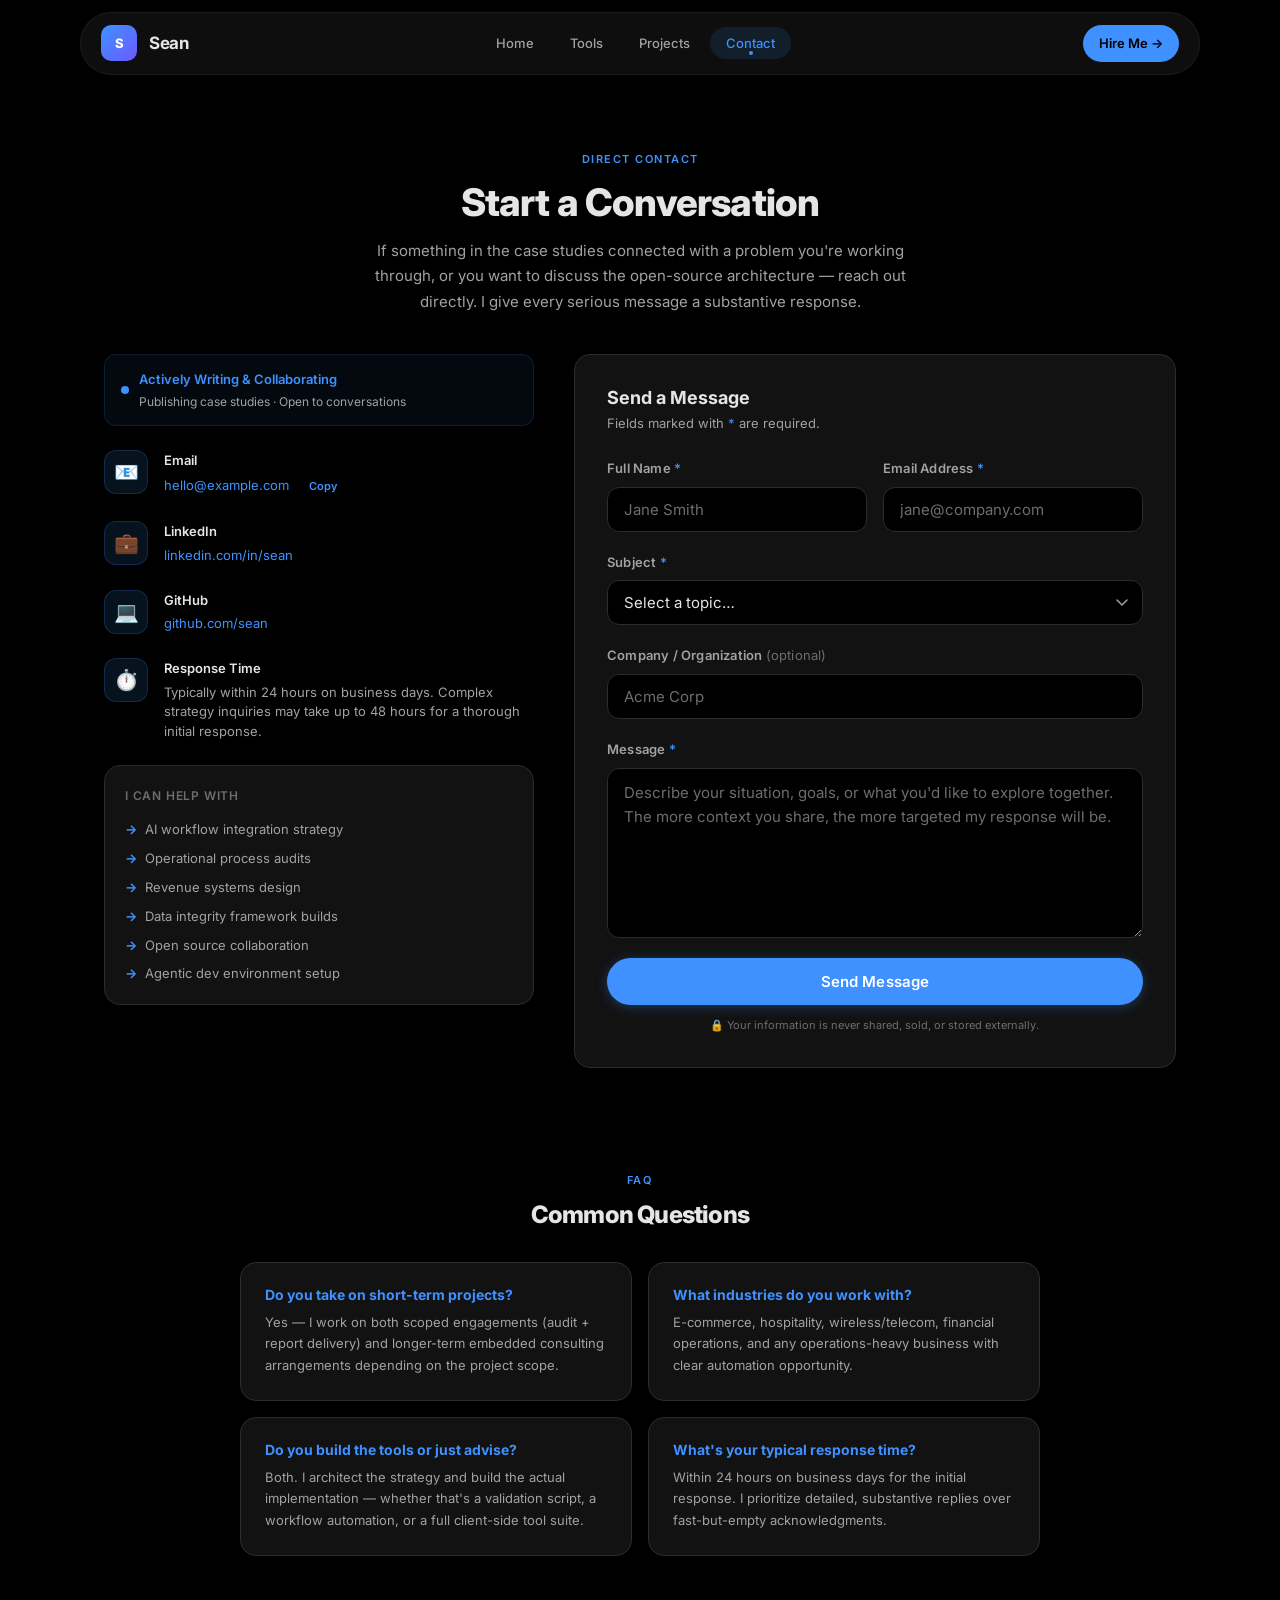
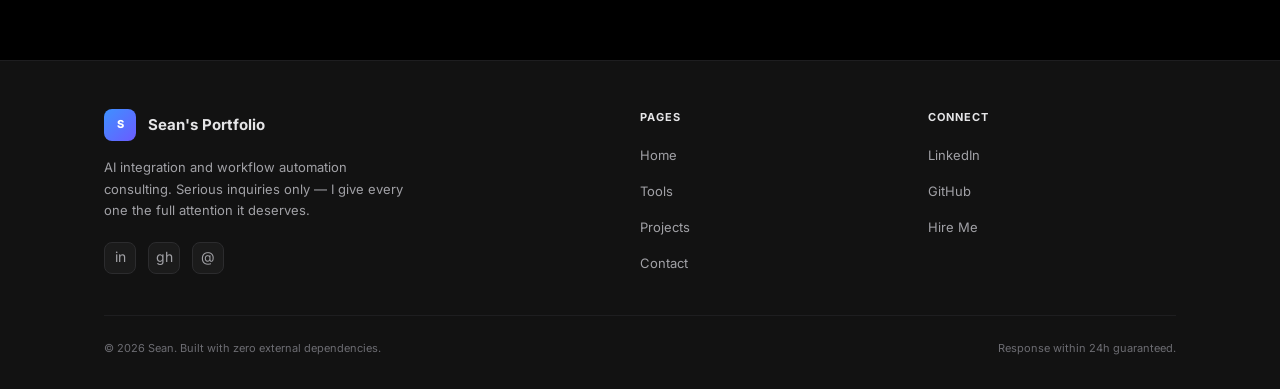
==== commit f93fce43: "refactor: apply Bridge-not-Pitch mandate to reposition content as engineering logs rather than sales" ====
--- a/contact.html
+++ b/contact.html
@@ -3,10 +3,10 @@
 <head>
   <meta charset="UTF-8" />
   <meta name="viewport" content="width=device-width, initial-scale=1.0" />
-  <meta name="description" content="Get in touch with Sean — AI integration specialist and workflow automation strategist. Available for consulting, strategy sessions, and project collaboration." />
+  <meta name="description" content="Get in touch with Sean Deardorff — operations engineer and systems thinker. Reach out to discuss workflow architecture, data integrity problems, or open-source collaboration." />
   <meta name="theme-color" content="#000000" />
-  <meta property="og:title" content="Contact | Sean's Portfolio" />
-  <meta property="og:description" content="Reach out for AI integration consulting, workflow strategy, or open-source collaboration." />
+  <meta property="og:title" content="Contact | Sean Deardorff" />
+  <meta property="og:description" content="Reach out to discuss workflow architecture, data pipeline problems, or open-source collaboration. No sales pitch — just a conversation." />
   <title>Contact | Sean's Portfolio</title>
   <link rel="stylesheet" href="style.css" />
   <link rel="preconnect" href="https://fonts.googleapis.com" />
@@ -52,10 +52,10 @@
   <section class="section" aria-labelledby="contact-page-heading">
     <div class="container">
       <div class="section-header reveal" style="text-align:center;">
-        <p class="section-header__eyebrow">Let's Connect</p>
+        <p class="section-header__eyebrow">Direct Contact</p>
         <h1 class="section-header__title" id="contact-page-heading">Start a Conversation</h1>
         <p class="section-header__desc" style="margin:0 auto;">
-          Whether you're exploring an AI integration strategy, need a workflow audit, or want to discuss collaboration — I respond to every serious inquiry within 24 hours.
+          If something in the case studies connected with a problem you're working through, or you want to discuss the open-source architecture — reach out directly. I give every serious message a substantive response.
         </p>
       </div>
 
@@ -67,11 +67,11 @@
           <div class="contact-info">
 
             <!-- Availability Status -->
-            <div style="display:flex;align-items:center;gap:10px;padding:14px 16px;background:rgba(48,209,88,0.06);border:1px solid rgba(48,209,88,0.15);border-radius:var(--radius-md);">
-              <div style="width:8px;height:8px;border-radius:50%;background:var(--color-success);animation:pulse-dot 2s ease-in-out infinite;flex-shrink:0;"></div>
-              <div>
-                <div style="font-size:13px;font-weight:600;color:var(--color-success);">Available for Consulting</div>
-                <div style="font-size:12px;color:var(--color-text-secondary);margin-top:2px;">Accepting new clients · July 2026</div>
+            <div style="display:flex;align-items:center;gap:10px;padding:14px 16px;background:rgba(62,145,255,0.06);border:1px solid rgba(62,145,255,0.15);border-radius:var(--radius-md);">
+              <div style="width:8px;height:8px;border-radius:50%;background:var(--color-accent);animation:pulse-dot 2s ease-in-out infinite;flex-shrink:0;"></div>
+              <div>
+                <div style="font-size:13px;font-weight:600;color:var(--color-accent);">Actively Writing & Collaborating</div>
+                <div style="font-size:12px;color:var(--color-text-secondary);margin-top:2px;">Publishing case studies · Open to conversations</div>
               </div>
             </div>
 
@@ -184,13 +184,12 @@
                         required
                         aria-required="true">
                   <option value="" disabled selected>Select a topic…</option>
-                  <option value="ai-integration">AI Integration Strategy</option>
-                  <option value="workflow-audit">Workflow / Process Audit</option>
-                  <option value="revenue-systems">Revenue Systems Design</option>
-                  <option value="data-integrity">Data Integrity Framework</option>
-                  <option value="open-source">Open Source Collaboration</option>
-                  <option value="agentic-dev">Agentic Dev Environment</option>
-                  <option value="other">Other Inquiry</option>
+                  <option value="discuss-case-study">Discuss a Case Study</option>
+                  <option value="workflow-architecture">Workflow Architecture Question</option>
+                  <option value="data-pipeline">Data Pipeline / Integrity</option>
+                  <option value="open-source">Open Source Contribution</option>
+                  <option value="career-networking">Career / Networking</option>
+                  <option value="other">Other</option>
                 </select>
               </div>
 
@@ -215,18 +214,6 @@
                           rows="6"></textarea>
               </div>
 
-              <!-- Budget range (optional) -->
-              <div class="form-group">
-                <label class="form-label" for="field-budget">Estimated Budget Range <span style="color:var(--color-text-tertiary);font-weight:400;">(optional)</span></label>
-                <select class="form-select" id="field-budget" name="budget">
-                  <option value="" disabled selected>Select a range…</option>
-                  <option value="under-1k">Under $1,000</option>
-                  <option value="1k-5k">$1,000 – $5,000</option>
-                  <option value="5k-15k">$5,000 – $15,000</option>
-                  <option value="15k-plus">$15,000+</option>
-                  <option value="tbd">Not sure yet</option>
-                </select>
-              </div>
 
               <!-- Honeypot field (anti-spam, hidden from users) -->
               <div style="display:none;" aria-hidden="true">
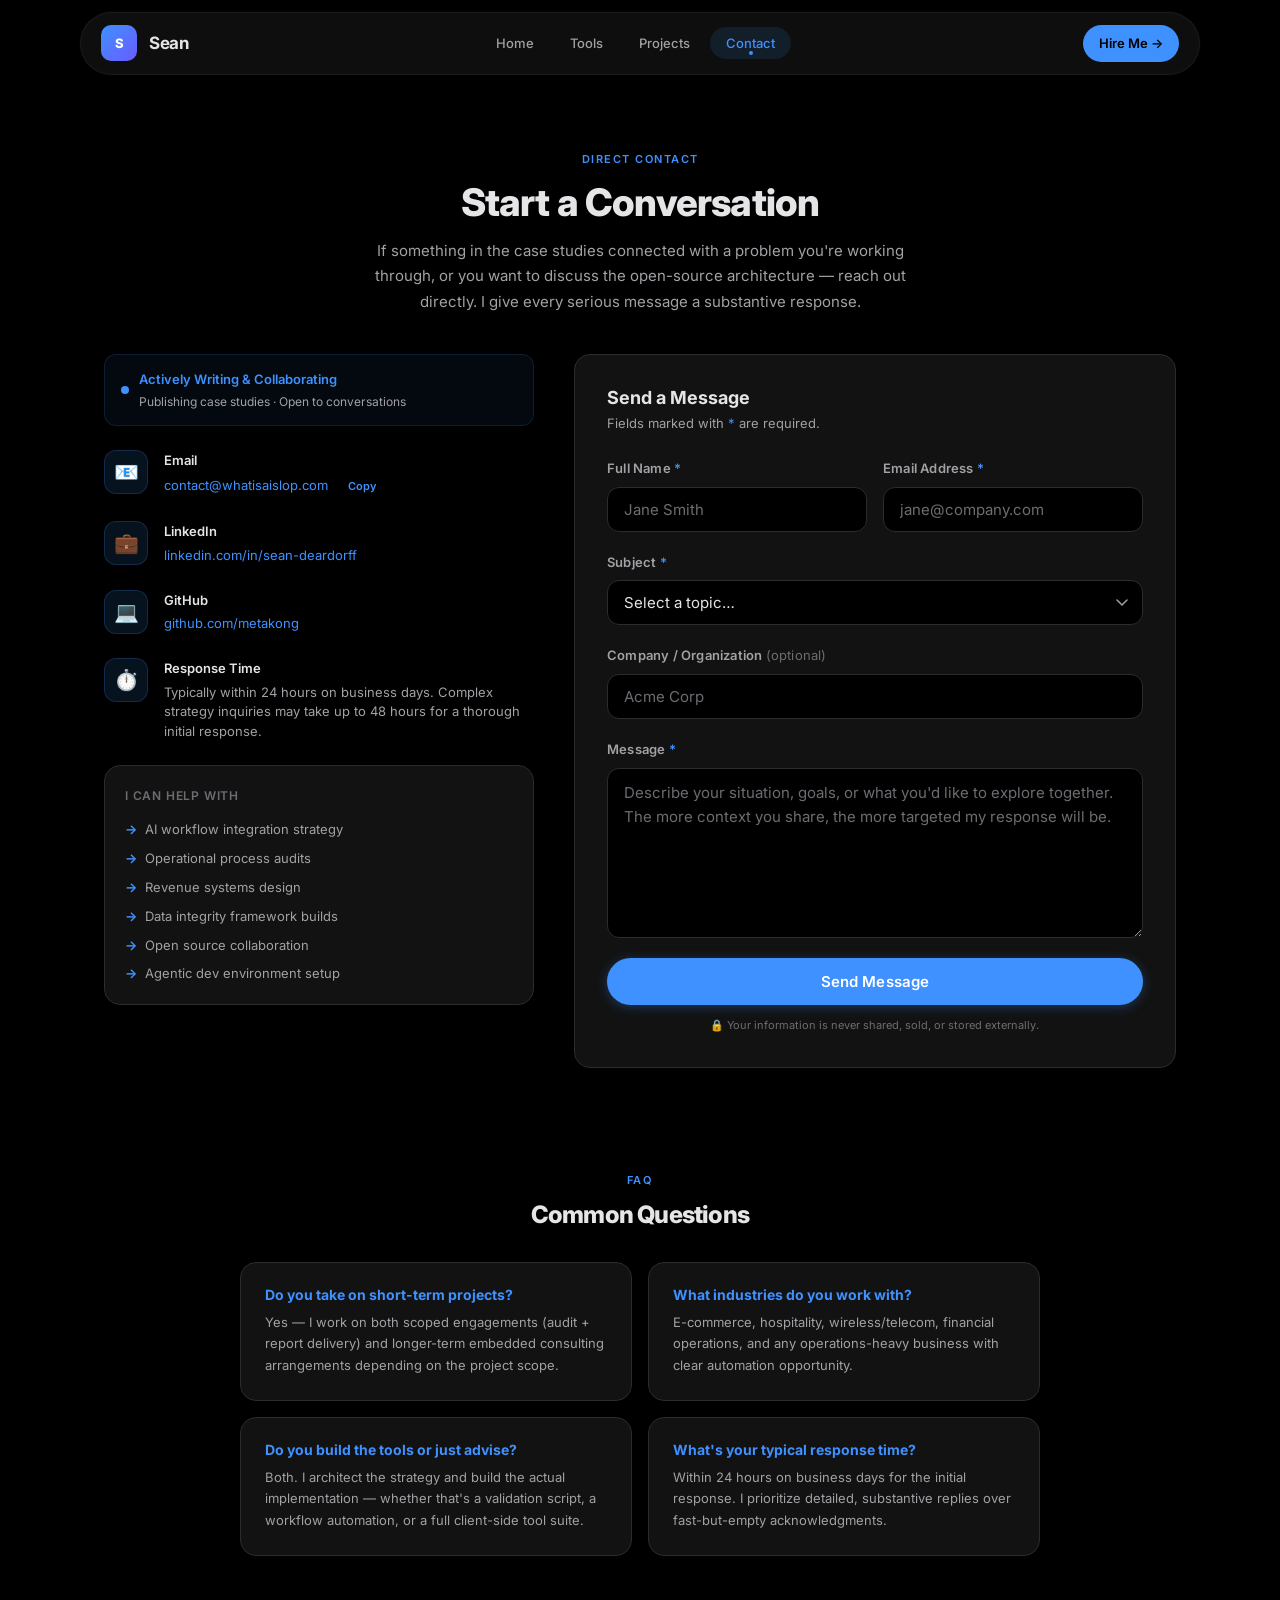
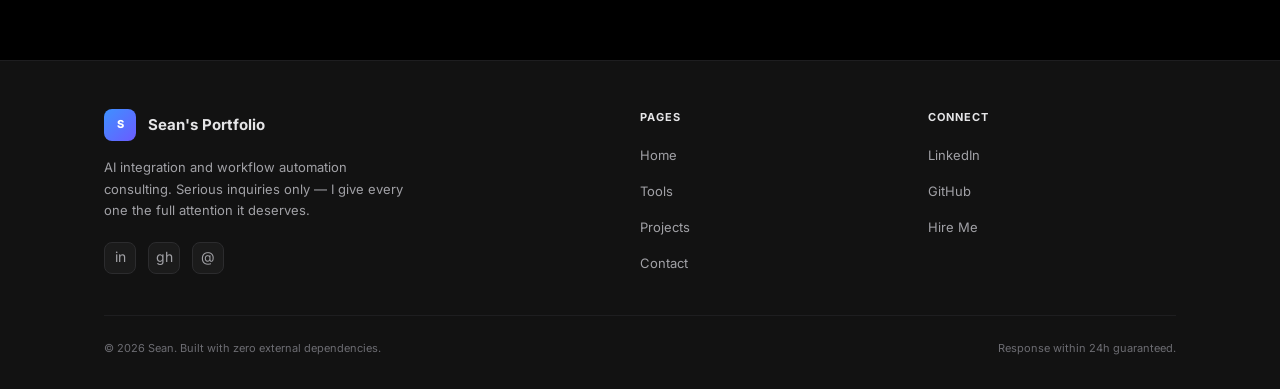
==== commit 5efd07f1: "refactor: complete content and contact link overhaul across all pages - Unify global contact links: " ====
--- a/contact.html
+++ b/contact.html
@@ -81,8 +81,8 @@
               <div>
                 <div class="contact-info__title">Email</div>
                 <div class="contact-info__value">
-                  <a href="mailto:hello@example.com" id="email-link">hello@example.com</a>
-                  <button data-copy="hello@example.com" class="btn btn--ghost btn--sm" style="display:inline;margin-left:4px;vertical-align:middle;" aria-label="Copy email address" id="copy-email-btn">Copy</button>
+                  <a href="mailto:contact@whatisaislop.com" id="email-link">contact@whatisaislop.com</a>
+                  <button data-copy="contact@whatisaislop.com" class="btn btn--ghost btn--sm" style="display:inline;margin-left:4px;vertical-align:middle;" aria-label="Copy email address" id="copy-email-btn">Copy</button>
                 </div>
               </div>
             </div>
@@ -92,7 +92,7 @@
               <div>
                 <div class="contact-info__title">LinkedIn</div>
                 <div class="contact-info__value">
-                  <a href="https://linkedin.com" target="_blank" rel="noopener noreferrer" id="linkedin-contact-link">linkedin.com/in/sean</a>
+                  <a href="https://www.linkedin.com/in/sean-deardorff/" target="_blank" rel="noopener noreferrer" id="linkedin-contact-link">linkedin.com/in/sean-deardorff</a>
                 </div>
               </div>
             </div>
@@ -102,7 +102,7 @@
               <div>
                 <div class="contact-info__title">GitHub</div>
                 <div class="contact-info__value">
-                  <a href="https://github.com" target="_blank" rel="noopener noreferrer" id="github-contact-link">github.com/sean</a>
+                  <a href="https://github.com/metakong" target="_blank" rel="noopener noreferrer" id="github-contact-link">github.com/metakong</a>
                 </div>
               </div>
             </div>
@@ -279,9 +279,9 @@
         </div>
         <p class="footer__tagline">AI integration and workflow automation consulting. Serious inquiries only — I give every one the full attention it deserves.</p>
         <div class="footer__socials" style="margin-top:20px;">
-          <a href="https://linkedin.com" class="footer__social-link" aria-label="LinkedIn" target="_blank" rel="noopener noreferrer">in</a>
-          <a href="https://github.com" class="footer__social-link" aria-label="GitHub" target="_blank" rel="noopener noreferrer">gh</a>
-          <a href="mailto:hello@example.com" class="footer__social-link" aria-label="Email">@</a>
+          <a href="https://www.linkedin.com/in/sean-deardorff/" class="footer__social-link" aria-label="LinkedIn" target="_blank" rel="noopener noreferrer">in</a>
+          <a href="https://github.com/metakong" class="footer__social-link" aria-label="GitHub" target="_blank" rel="noopener noreferrer">gh</a>
+          <a href="mailto:contact@whatisaislop.com" class="footer__social-link" aria-label="Email">@</a>
         </div>
       </div>
       <div>
@@ -296,8 +296,8 @@
       <div>
         <p class="footer__col-title">Connect</p>
         <ul class="footer__links" role="list">
-          <li><a href="https://linkedin.com" class="footer__link" target="_blank" rel="noopener noreferrer">LinkedIn</a></li>
-          <li><a href="https://github.com" class="footer__link" target="_blank" rel="noopener noreferrer">GitHub</a></li>
+          <li><a href="https://www.linkedin.com/in/sean-deardorff/" class="footer__link" target="_blank" rel="noopener noreferrer">LinkedIn</a></li>
+          <li><a href="https://github.com/metakong" class="footer__link" target="_blank" rel="noopener noreferrer">GitHub</a></li>
           <li><a href="contact.html" class="footer__link">Hire Me</a></li>
         </ul>
       </div>
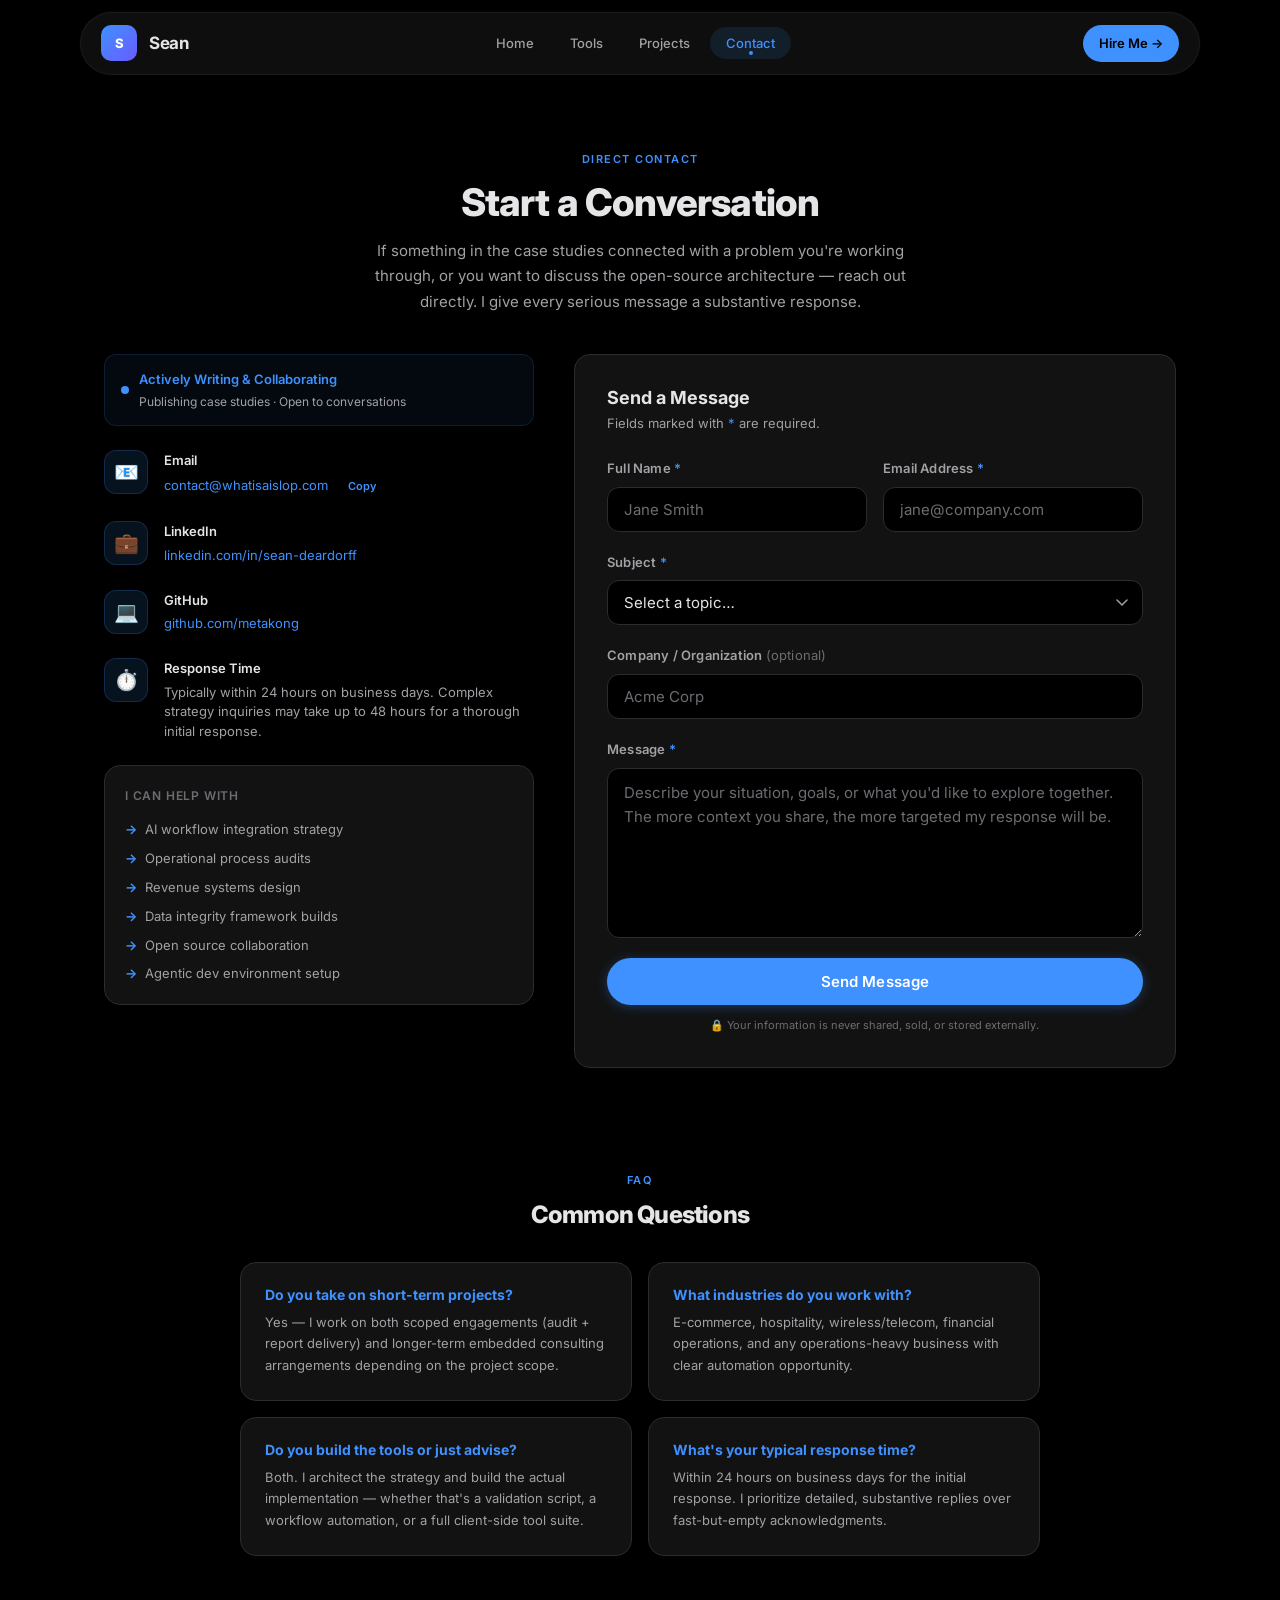
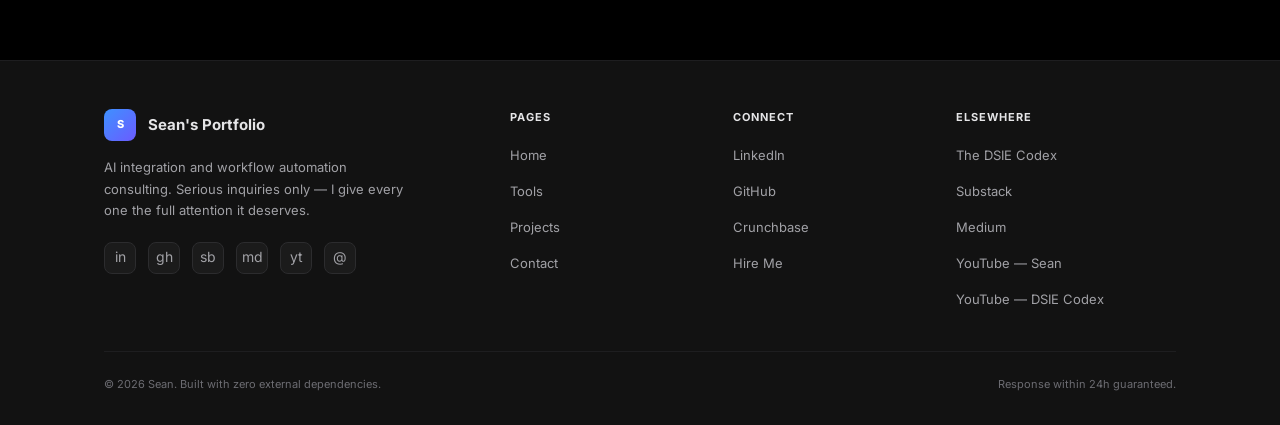
==== commit 224751a6: "refactor: clean up front page, expand footer links, fix tools.html bug - Remove 3 placeholder blog c" ====
--- a/contact.html
+++ b/contact.html
@@ -7,6 +7,8 @@
   <meta name="theme-color" content="#000000" />
   <meta property="og:title" content="Contact | Sean Deardorff" />
   <meta property="og:description" content="Reach out to discuss workflow architecture, data pipeline problems, or open-source collaboration. No sales pitch — just a conversation." />
+  <meta property="og:url" content="https://whatisaislop.com/contact.html" />
+  <link rel="canonical" href="https://whatisaislop.com/contact.html" />
   <title>Contact | Sean's Portfolio</title>
   <link rel="stylesheet" href="style.css" />
   <link rel="preconnect" href="https://fonts.googleapis.com" />
@@ -279,8 +281,11 @@
         </div>
         <p class="footer__tagline">AI integration and workflow automation consulting. Serious inquiries only — I give every one the full attention it deserves.</p>
         <div class="footer__socials" style="margin-top:20px;">
-          <a href="https://www.linkedin.com/in/sean-deardorff/" class="footer__social-link" aria-label="LinkedIn" target="_blank" rel="noopener noreferrer">in</a>
-          <a href="https://github.com/metakong" class="footer__social-link" aria-label="GitHub" target="_blank" rel="noopener noreferrer">gh</a>
+          <a href="https://www.linkedin.com/in/sean-deardorff/" class="footer__social-link" aria-label="LinkedIn" target="_blank" rel="me noopener noreferrer">in</a>
+          <a href="https://github.com/metakong" class="footer__social-link" aria-label="GitHub" target="_blank" rel="me noopener noreferrer">gh</a>
+          <a href="https://substack.com/@the1seandeardorff" class="footer__social-link" aria-label="Substack" target="_blank" rel="me noopener noreferrer">sb</a>
+          <a href="https://medium.com/@deardorff.sean" class="footer__social-link" aria-label="Medium" target="_blank" rel="me noopener noreferrer">md</a>
+          <a href="https://www.youtube.com/@the1seandeardorff" class="footer__social-link" aria-label="YouTube" target="_blank" rel="me noopener noreferrer">yt</a>
           <a href="mailto:contact@whatisaislop.com" class="footer__social-link" aria-label="Email">@</a>
         </div>
       </div>
@@ -296,9 +301,20 @@
       <div>
         <p class="footer__col-title">Connect</p>
         <ul class="footer__links" role="list">
-          <li><a href="https://www.linkedin.com/in/sean-deardorff/" class="footer__link" target="_blank" rel="noopener noreferrer">LinkedIn</a></li>
-          <li><a href="https://github.com/metakong" class="footer__link" target="_blank" rel="noopener noreferrer">GitHub</a></li>
+          <li><a href="https://www.linkedin.com/in/sean-deardorff/" class="footer__link" target="_blank" rel="me noopener noreferrer">LinkedIn</a></li>
+          <li><a href="https://github.com/metakong" class="footer__link" target="_blank" rel="me noopener noreferrer">GitHub</a></li>
+          <li><a href="https://www.crunchbase.com/person/sean-deardorff" class="footer__link" target="_blank" rel="me noopener noreferrer">Crunchbase</a></li>
           <li><a href="contact.html" class="footer__link">Hire Me</a></li>
+        </ul>
+      </div>
+      <div>
+        <p class="footer__col-title">Elsewhere</p>
+        <ul class="footer__links" role="list">
+          <li><a href="https://thedsiecodex.com/" class="footer__link" target="_blank" rel="noopener noreferrer">The DSIE Codex</a></li>
+          <li><a href="https://substack.com/@the1seandeardorff" class="footer__link" target="_blank" rel="me noopener noreferrer">Substack</a></li>
+          <li><a href="https://medium.com/@deardorff.sean" class="footer__link" target="_blank" rel="me noopener noreferrer">Medium</a></li>
+          <li><a href="https://www.youtube.com/@the1seandeardorff" class="footer__link" target="_blank" rel="me noopener noreferrer">YouTube — Sean</a></li>
+          <li><a href="https://www.youtube.com/@TheDSIECodex" class="footer__link" target="_blank" rel="noopener noreferrer">YouTube — DSIE Codex</a></li>
         </ul>
       </div>
     </div>
--- a/style.css
+++ b/style.css
@@ -1087,7 +1087,7 @@
 
 .footer__grid {
   display: grid;
-  grid-template-columns: 2fr 1fr 1fr;
+  grid-template-columns: 2fr 1fr 1fr 1.2fr;
   gap: var(--space-10);
   margin-bottom: var(--space-10);
 }
@@ -1307,7 +1307,7 @@
   }
 
   .footer__grid {
-    grid-template-columns: 1fr;
+    grid-template-columns: 1fr 1fr;
     gap: var(--space-8);
   }
 
@@ -1363,6 +1363,10 @@
     flex-direction: column;
     align-items: flex-start;
   }
+
+  .footer__grid {
+    grid-template-columns: 1fr;
+  }
 }
 
 /* ── 24. FOCUS / ACCESSIBILITY ── */
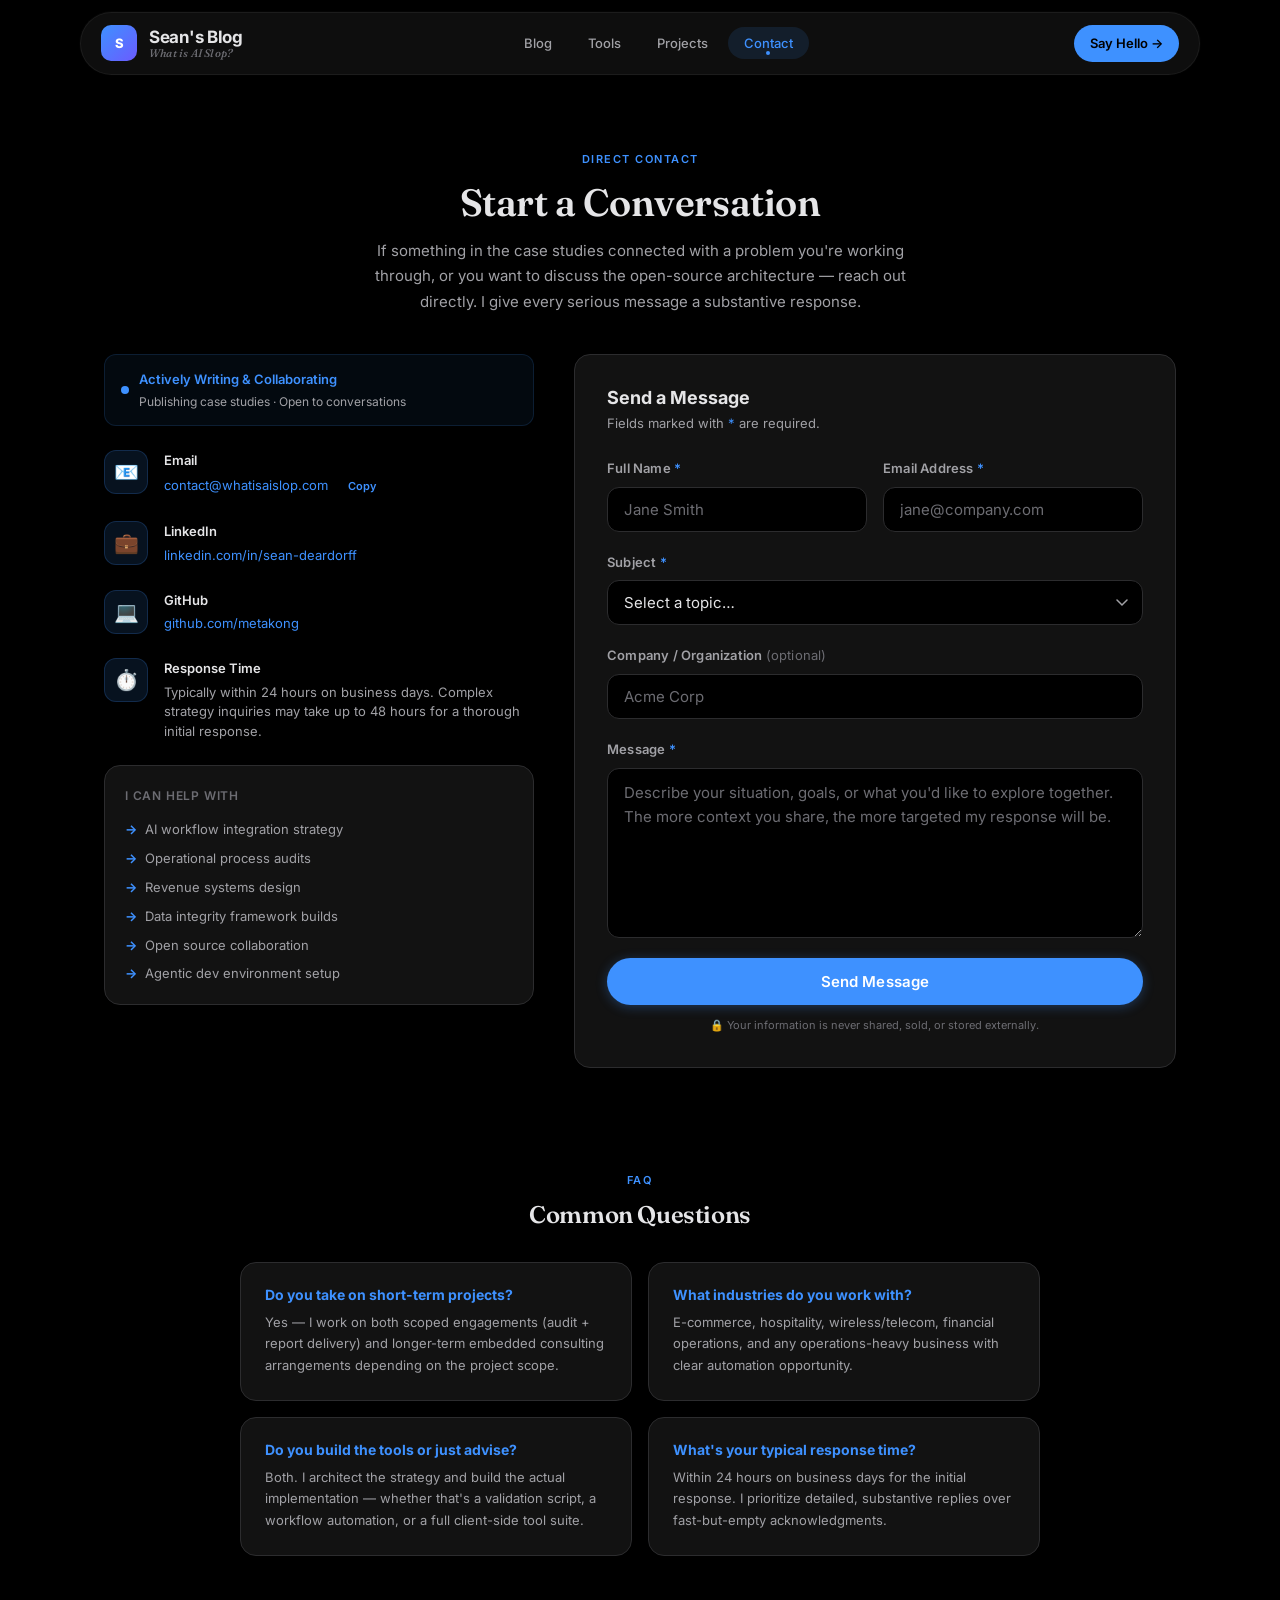
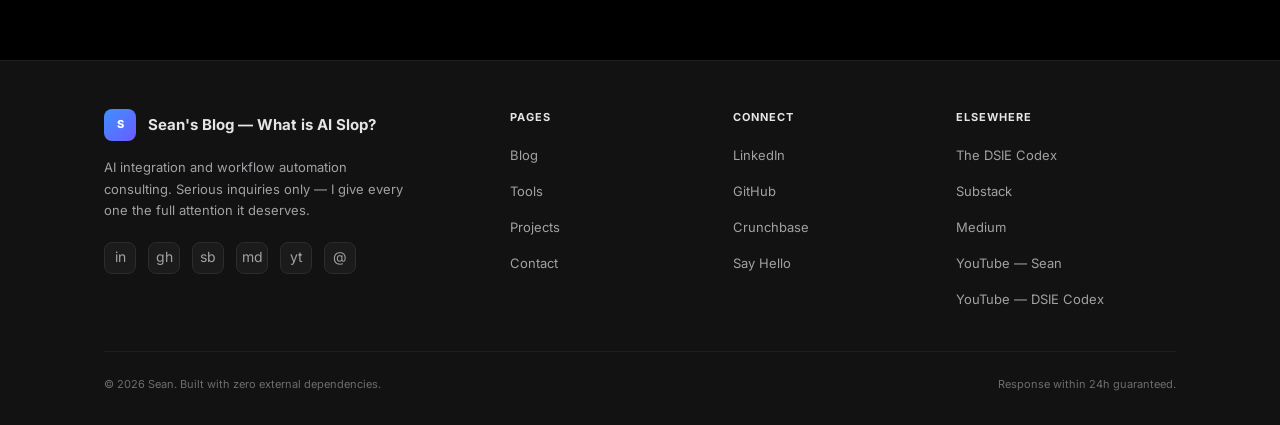
==== commit 075203f9: "redesign: humanize blog around DSIE framework and 'What is AI Slop?' identity - Rebrand header/foote" ====
--- a/contact.html
+++ b/contact.html
@@ -22,17 +22,20 @@
 <header role="banner">
   <nav class="nav" aria-label="Main navigation">
     <div class="nav__pill">
-      <a href="index.html" class="nav__brand" aria-label="Sean's portfolio home">
+      <a href="index.html" class="nav__brand" aria-label="Sean's Blog — What is AI Slop? Home">
         <div class="nav__logo" aria-hidden="true">S</div>
-        <span class="nav__brand-text">Sean</span>
+        <span class="nav__brand-text">
+          Sean's Blog
+          <span class="nav__brand-tag">What is AI Slop?</span>
+        </span>
       </a>
       <ul class="nav__links" role="list">
-        <li><a href="index.html" class="nav__link">Home</a></li>
+        <li><a href="index.html" class="nav__link">Blog</a></li>
         <li><a href="tools.html" class="nav__link">Tools</a></li>
         <li><a href="projects.html" class="nav__link">Projects</a></li>
         <li><a href="contact.html" class="nav__link">Contact</a></li>
       </ul>
-      <a href="contact.html" class="nav__cta">Hire Me →</a>
+      <a href="contact.html" class="nav__cta">Say Hello →</a>
       <button class="nav__hamburger" id="nav-hamburger" aria-label="Open navigation menu" aria-expanded="false" aria-controls="nav-mobile">
         <span></span><span></span><span></span>
       </button>
@@ -42,11 +45,11 @@
 
 <div class="nav__mobile" id="nav-mobile" role="dialog" aria-label="Mobile navigation" aria-modal="true">
   <button class="nav__mobile-close" id="nav-mobile-close" aria-label="Close navigation">✕</button>
-  <a href="index.html" class="nav__mobile-link">Home</a>
+  <a href="index.html" class="nav__mobile-link">Blog</a>
   <a href="tools.html" class="nav__mobile-link">Tools</a>
   <a href="projects.html" class="nav__mobile-link">Projects</a>
   <a href="contact.html" class="nav__mobile-link active">Contact</a>
-  <a href="contact.html" class="btn btn--primary" style="margin-top:16px;">Hire Me →</a>
+  <a href="contact.html" class="btn btn--primary" style="margin-top:16px;">Say Hello →</a>
 </div>
 
 <main id="main-content">
@@ -277,7 +280,7 @@
       <div>
         <div class="footer__brand">
           <div class="footer__brand-logo" aria-hidden="true">S</div>
-          <span class="footer__brand-name">Sean's Portfolio</span>
+          <span class="footer__brand-name">Sean's Blog — What is AI Slop?</span>
         </div>
         <p class="footer__tagline">AI integration and workflow automation consulting. Serious inquiries only — I give every one the full attention it deserves.</p>
         <div class="footer__socials" style="margin-top:20px;">
@@ -292,7 +295,7 @@
       <div>
         <p class="footer__col-title">Pages</p>
         <ul class="footer__links" role="list">
-          <li><a href="index.html" class="footer__link">Home</a></li>
+          <li><a href="index.html" class="footer__link">Blog</a></li>
           <li><a href="tools.html" class="footer__link">Tools</a></li>
           <li><a href="projects.html" class="footer__link">Projects</a></li>
           <li><a href="contact.html" class="footer__link">Contact</a></li>
@@ -304,7 +307,7 @@
           <li><a href="https://www.linkedin.com/in/sean-deardorff/" class="footer__link" target="_blank" rel="me noopener noreferrer">LinkedIn</a></li>
           <li><a href="https://github.com/metakong" class="footer__link" target="_blank" rel="me noopener noreferrer">GitHub</a></li>
           <li><a href="https://www.crunchbase.com/person/sean-deardorff" class="footer__link" target="_blank" rel="me noopener noreferrer">Crunchbase</a></li>
-          <li><a href="contact.html" class="footer__link">Hire Me</a></li>
+          <li><a href="contact.html" class="footer__link">Say Hello</a></li>
         </ul>
       </div>
       <div>
--- a/style.css
+++ b/style.css
@@ -5,7 +5,7 @@
    ============================================================ */
 
 /* ── 0. GOOGLE FONTS IMPORT ── */
-@import url('https://fonts.googleapis.com/css2?family=Inter:wght@300;400;500;600;700;800&display=swap');
+@import url('https://fonts.googleapis.com/css2?family=Fraunces:opsz,wght@9..144,500;9..144,600;9..144,700&family=Inter:wght@300;400;500;600;700;800&display=swap');
 
 /* ── 1. CUSTOM TOKEN VARIABLES ── */
 :root {
@@ -62,6 +62,7 @@
 
   /* Typography Scale */
   --font-family:    'Inter', -apple-system, BlinkMacSystemFont, 'Segoe UI', system-ui, sans-serif;
+  --font-display:   'Fraunces', Georgia, 'Times New Roman', serif;
   --font-size-xs:   11px;
   --font-size-sm:   13px;
   --font-size-base: 15px;
@@ -239,10 +240,22 @@
 }
 
 .nav__brand-text {
+  display: flex;
+  flex-direction: column;
   font-size: var(--font-size-md);
   font-weight: 700;
   color: var(--color-text-primary);
   letter-spacing: -0.3px;
+  line-height: 1.2;
+}
+
+.nav__brand-tag {
+  font-family: var(--font-display);
+  font-size: var(--font-size-xs);
+  font-weight: 500;
+  font-style: italic;
+  color: var(--color-text-tertiary);
+  letter-spacing: 0.2px;
 }
 
 .nav__links {
@@ -516,12 +529,13 @@
 }
 
 .hero__heading {
+  font-family: var(--font-display);
   font-size: clamp(var(--font-size-2xl), 5vw, var(--font-size-4xl));
-  font-weight: 800;
-  line-height: 1.1;
-  letter-spacing: -1.5px;
+  font-weight: 600;
+  line-height: 1.15;
+  letter-spacing: -0.5px;
   margin-bottom: var(--space-5);
-  max-width: 780px;
+  max-width: 820px;
 }
 
 .hero__heading .accent {
@@ -537,6 +551,18 @@
   line-height: 1.7;
   max-width: 600px;
   margin-bottom: var(--space-8);
+}
+
+.hero__signature {
+  font-family: var(--font-display);
+  font-style: italic;
+  font-size: var(--font-size-base);
+  color: var(--color-text-secondary);
+  margin: calc(-1 * var(--space-4)) 0 var(--space-8);
+}
+
+.hero__signature a {
+  color: var(--color-accent);
 }
 
 .hero__actions {
@@ -654,10 +680,17 @@
 }
 
 .section-header__title {
+  font-family: var(--font-display);
   font-size: clamp(var(--font-size-xl), 3vw, var(--font-size-3xl));
-  font-weight: 800;
-  letter-spacing: -0.8px;
+  font-weight: 600;
+  letter-spacing: -0.4px;
   margin-bottom: var(--space-3);
+}
+
+.cta-title,
+.post-hero__title {
+  font-family: var(--font-display);
+  font-weight: 600;
 }
 
 .section-header__desc {
@@ -676,35 +709,81 @@
 }
 
 /* ── 11. STAT BLOCKS ── */
+.stats-kicker {
+  font-family: var(--font-display);
+  font-style: italic;
+  font-size: var(--font-size-sm);
+  color: var(--color-text-tertiary);
+  text-align: center;
+  margin-bottom: var(--space-5);
+}
+
 .stats-grid {
   display: grid;
-  grid-template-columns: repeat(auto-fit, minmax(160px, 1fr));
+  grid-template-columns: repeat(auto-fit, minmax(200px, 1fr));
   gap: var(--space-4);
 }
 
 .stat-card {
+  position: relative;
+  overflow: hidden;
   background: var(--color-surface);
   border: 1px solid var(--color-border);
   border-radius: var(--radius-lg);
-  padding: var(--space-5) var(--space-6);
+  padding: var(--space-6);
   text-align: center;
+  transition: border-color var(--transition-base), box-shadow var(--transition-base), transform var(--transition-base);
+}
+
+.stat-card::before {
+  content: '';
+  position: absolute;
+  top: 0;
+  left: 0;
+  right: 0;
+  height: 2px;
+  background: linear-gradient(90deg, var(--color-accent), #8B7BFF);
+  opacity: 0;
+  transition: opacity var(--transition-base);
+}
+
+.stat-card:hover {
+  border-color: rgba(62, 145, 255, 0.30);
+  box-shadow: var(--shadow-md), var(--shadow-accent);
+  transform: translateY(-2px);
+}
+
+.stat-card:hover::before {
+  opacity: 1;
 }
 
 .stat-card__value {
   font-size: var(--font-size-3xl);
   font-weight: 800;
   letter-spacing: -1px;
-  color: var(--color-accent);
-  line-height: 1;
-  margin-bottom: var(--space-1);
+  background: linear-gradient(135deg, var(--color-accent), #8B7BFF);
+  -webkit-background-clip: text;
+  -webkit-text-fill-color: transparent;
+  background-clip: text;
+  line-height: 1.1;
+  margin-bottom: var(--space-2);
 }
 
 .stat-card__label {
   font-size: var(--font-size-xs);
   color: var(--color-text-secondary);
-  font-weight: 500;
+  font-weight: 600;
   text-transform: uppercase;
   letter-spacing: 0.8px;
+  margin-bottom: var(--space-2);
+}
+
+.stat-card__caption {
+  font-family: var(--font-display);
+  font-style: italic;
+  font-size: var(--font-size-sm);
+  color: var(--color-text-tertiary);
+  line-height: 1.5;
 }
 
 /* ── 12. BLOG FEED ── */
@@ -1268,6 +1347,132 @@
   100% { background-position: -200% 0; }
 }
 
+/* ── 22B. DSIE FRAMEWORK STEPS ── */
+.dsie-grid {
+  display: grid;
+  grid-template-columns: repeat(4, 1fr);
+  gap: var(--space-5);
+}
+
+.dsie-step {
+  position: relative;
+  background: var(--color-surface);
+  border: 1px solid var(--color-border);
+  border-radius: var(--radius-lg);
+  padding: var(--space-6);
+  display: flex;
+  flex-direction: column;
+  gap: var(--space-2);
+  transition: border-color var(--transition-base), box-shadow var(--transition-base), transform var(--transition-base);
+}
+
+.dsie-step:hover {
+  border-color: rgba(62, 145, 255, 0.30);
+  box-shadow: var(--shadow-md), var(--shadow-accent);
+  transform: translateY(-3px);
+}
+
+.dsie-step__medallion {
+  width: 52px;
+  height: 52px;
+  border-radius: 50%;
+  background: linear-gradient(135deg, var(--color-accent), #6B5BFF);
+  display: flex;
+  align-items: center;
+  justify-content: center;
+  font-family: var(--font-display);
+  font-weight: 700;
+  font-size: var(--font-size-xl);
+  color: #fff;
+  margin-bottom: var(--space-3);
+  box-shadow: 0 0 20px rgba(62, 145, 255, 0.25);
+}
+
+.dsie-step__kicker {
+  font-size: var(--font-size-xs);
+  font-weight: 600;
+  color: var(--color-accent);
+  text-transform: uppercase;
+  letter-spacing: 1px;
+}
+
+.dsie-step__title {
+  font-family: var(--font-display);
+  font-size: var(--font-size-md);
+  font-weight: 600;
+  letter-spacing: -0.2px;
+  line-height: 1.3;
+}
+
+.dsie-step__desc {
+  font-size: var(--font-size-sm);
+  color: var(--color-text-secondary);
+  line-height: 1.65;
+}
+
+/* ── 22C. BRIDGE STRIP ── */
+.bridge {
+  display: grid;
+  grid-template-columns: 1fr auto 1fr auto 1fr;
+  gap: var(--space-4);
+  align-items: stretch;
+}
+
+.bridge__node {
+  display: flex;
+  flex-direction: column;
+  gap: var(--space-2);
+  background: var(--color-surface);
+  border: 1px solid var(--color-border);
+  border-radius: var(--radius-lg);
+  padding: var(--space-6);
+  text-decoration: none;
+  color: inherit;
+  transition: border-color var(--transition-base), box-shadow var(--transition-base), transform var(--transition-base);
+}
+
+a.bridge__node:hover {
+  border-color: rgba(62, 145, 255, 0.30);
+  box-shadow: var(--shadow-md), var(--shadow-accent);
+  transform: translateY(-2px);
+  color: inherit;
+}
+
+.bridge__node--here {
+  border-color: rgba(62, 145, 255, 0.35);
+  background: linear-gradient(135deg, rgba(62, 145, 255, 0.08), rgba(107, 91, 255, 0.08));
+  box-shadow: var(--shadow-accent);
+}
+
+.bridge__node-kicker {
+  font-size: var(--font-size-xs);
+  font-weight: 600;
+  color: var(--color-accent);
+  text-transform: uppercase;
+  letter-spacing: 1px;
+}
+
+.bridge__node-title {
+  font-family: var(--font-display);
+  font-size: var(--font-size-lg);
+  font-weight: 600;
+  color: var(--color-text-primary);
+}
+
+.bridge__node-desc {
+  font-size: var(--font-size-sm);
+  color: var(--color-text-secondary);
+  line-height: 1.6;
+}
+
+.bridge__arrow {
+  align-self: center;
+  color: var(--color-accent);
+  font-size: var(--font-size-xl);
+  font-weight: 700;
+  opacity: 0.7;
+}
+
 /* ── 23. RESPONSIVE BREAKPOINTS ── */
 @media (max-width: 768px) {
   :root {
@@ -1320,11 +1525,28 @@
   }
 
   .hero__heading {
-    letter-spacing: -0.8px;
+    letter-spacing: -0.4px;
   }
 
   .section-header__title {
-    letter-spacing: -0.5px;
+    letter-spacing: -0.3px;
+  }
+
+  .dsie-grid {
+    grid-template-columns: repeat(2, 1fr);
+  }
+
+  .bridge {
+    grid-template-columns: 1fr;
+  }
+
+  .bridge__arrow {
+    justify-self: center;
+    transform: rotate(90deg);
+  }
+
+  #value-grid {
+    grid-template-columns: 1fr !important;
   }
 }
 
@@ -1343,8 +1565,16 @@
     padding: var(--space-2) var(--space-4);
   }
 
+  .nav__brand-tag {
+    display: none;
+  }
+
   .stats-grid {
-    grid-template-columns: 1fr 1fr;
+    grid-template-columns: 1fr;
+  }
+
+  .dsie-grid {
+    grid-template-columns: 1fr;
   }
 
   .blog-card {
